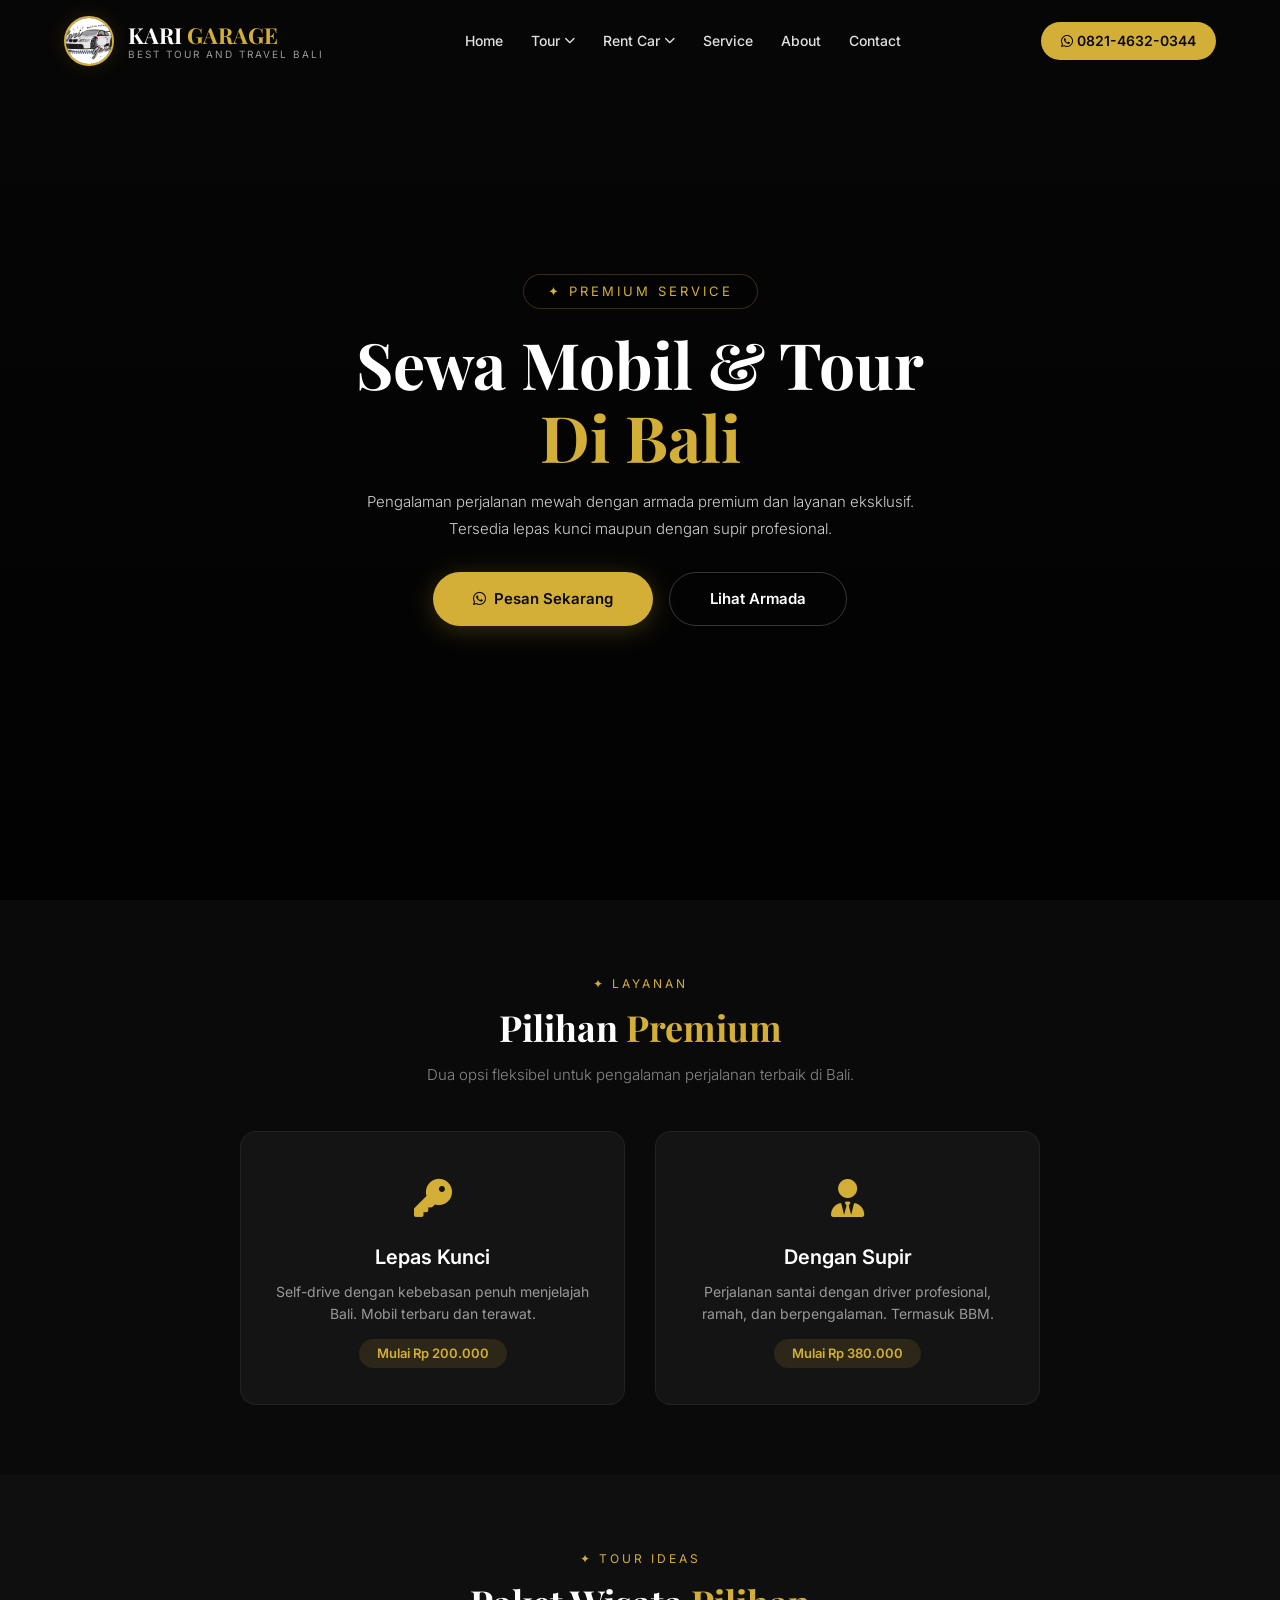
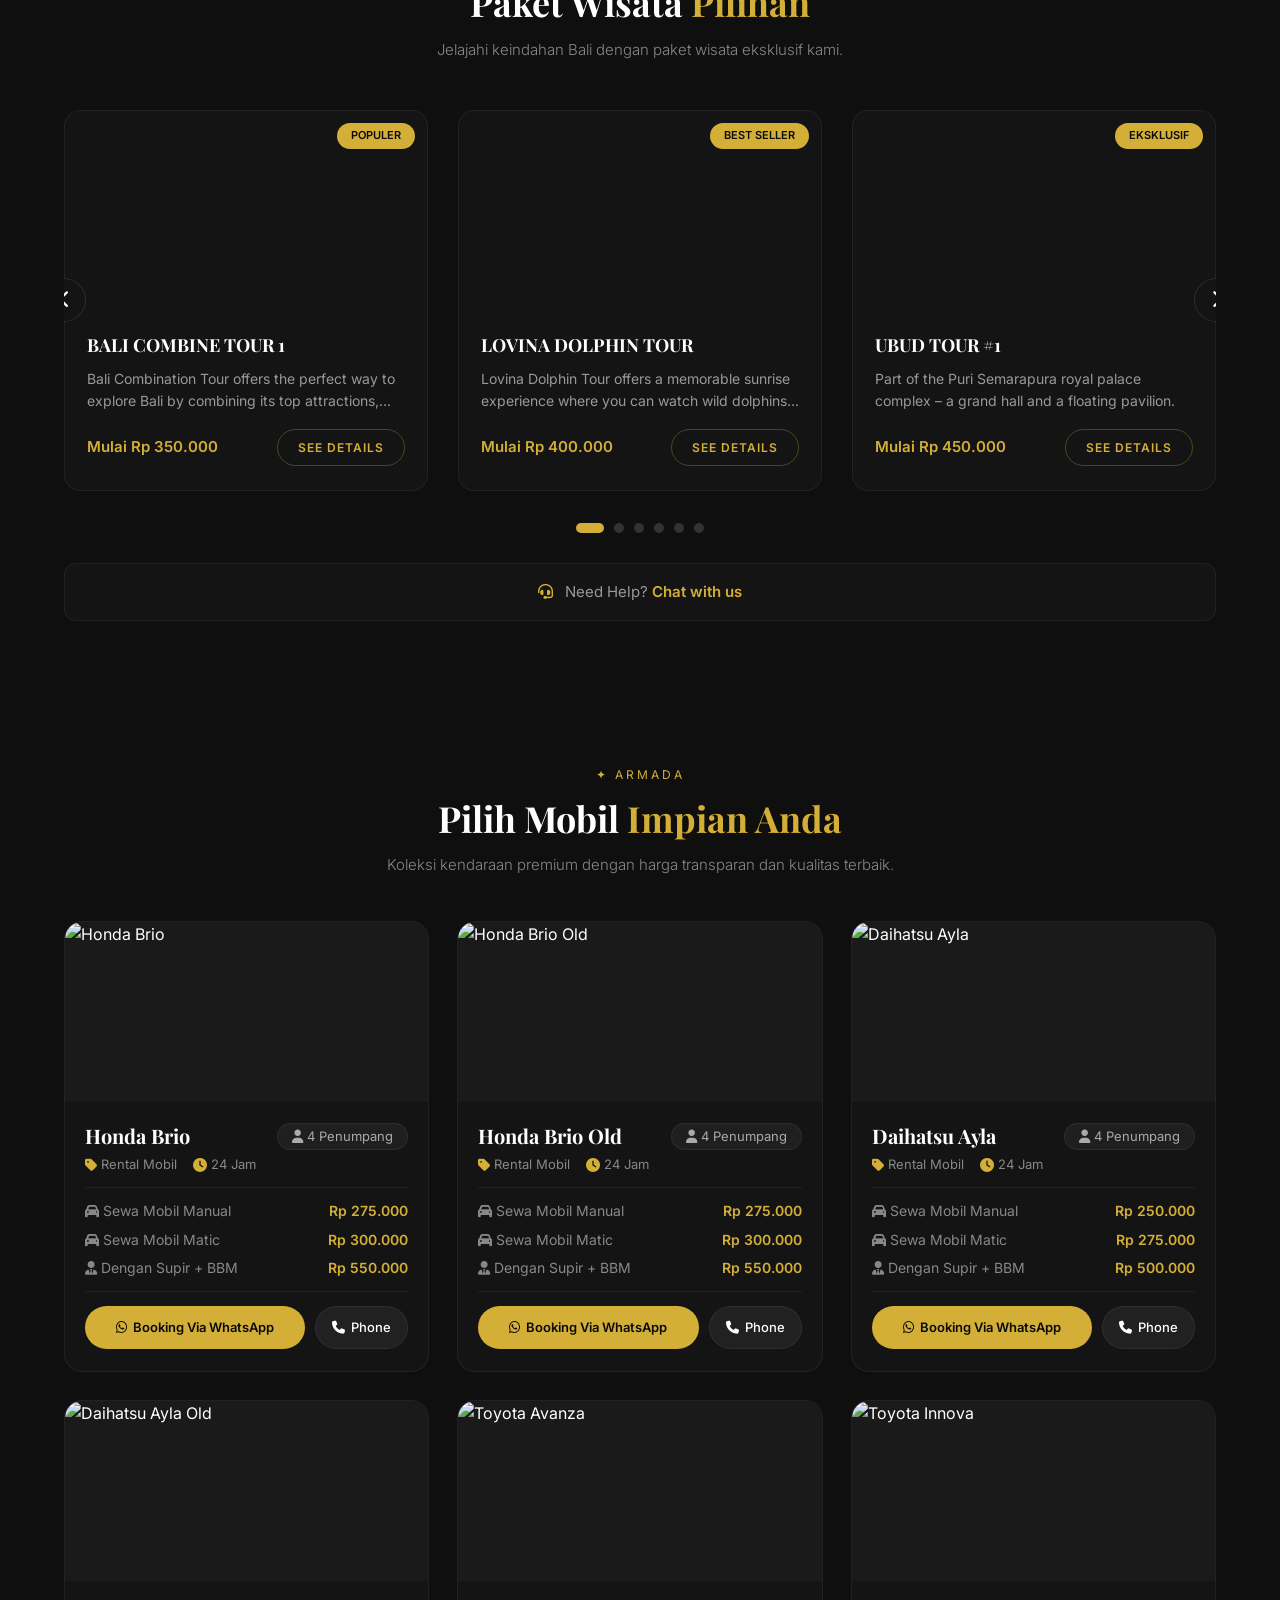
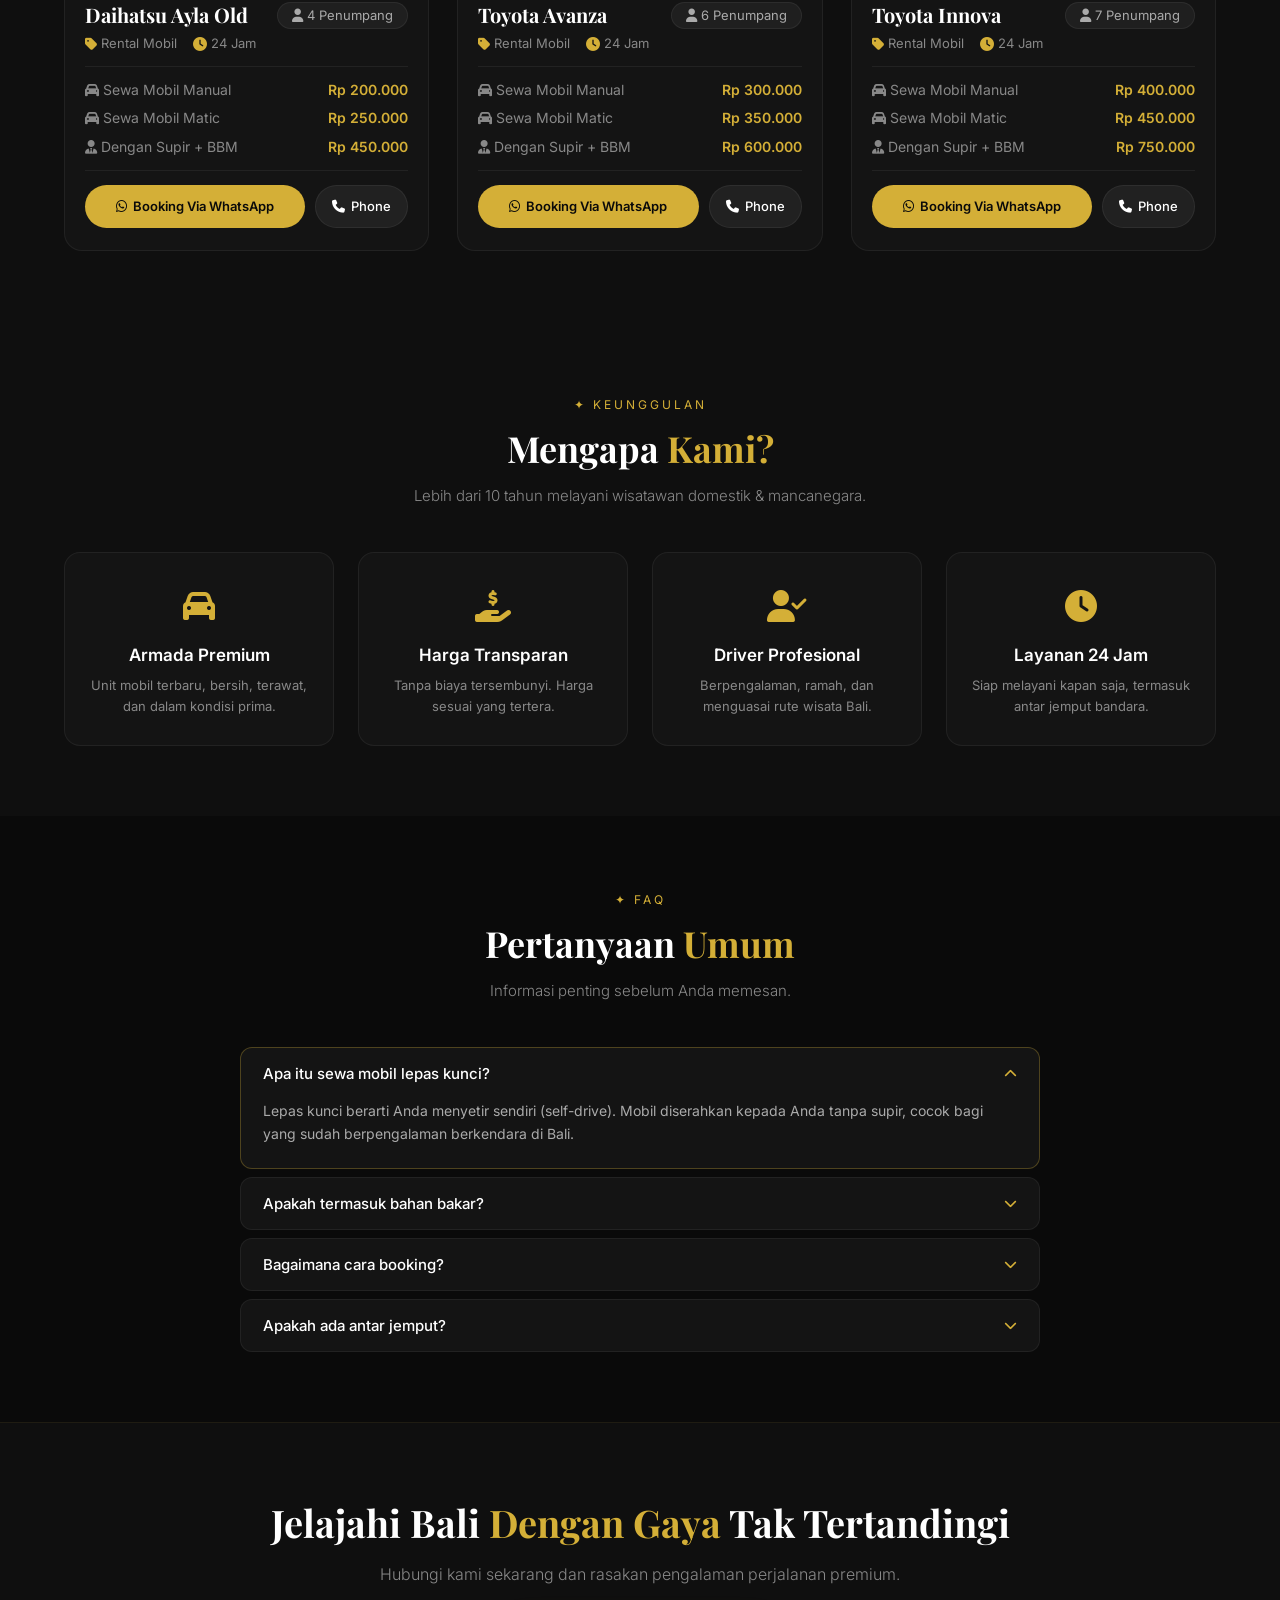
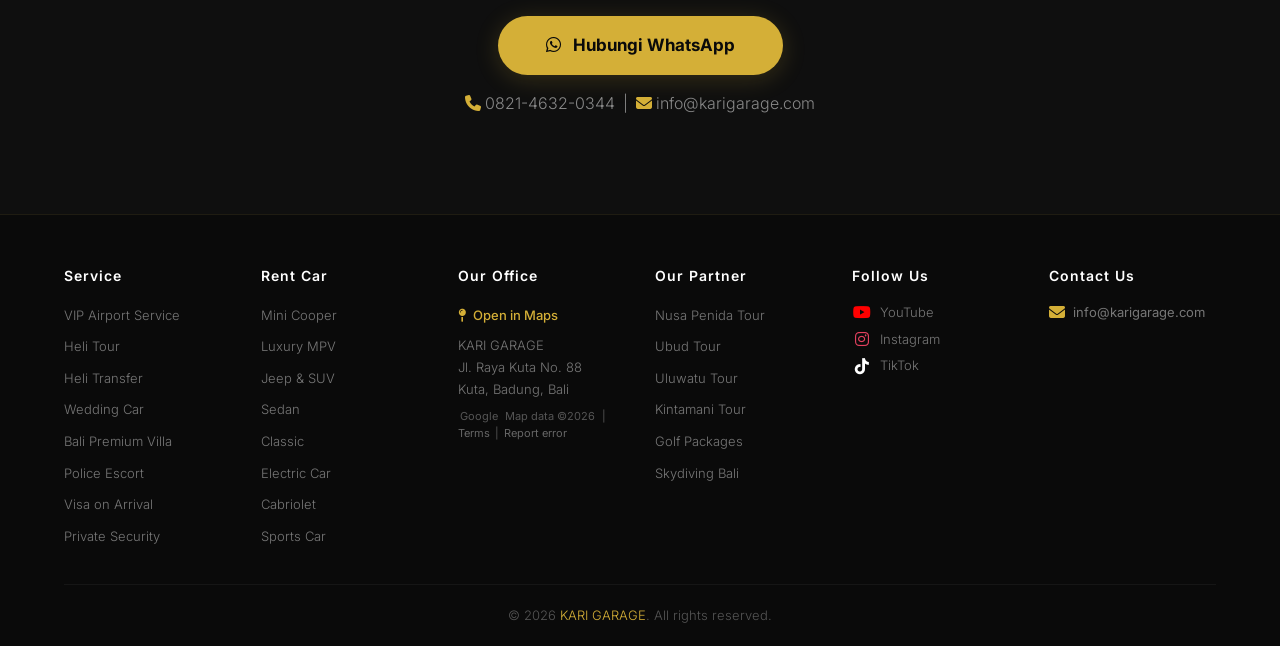
==== tour-detail.html @ 9e65bdb1 "Memperbaiki struktur file" ====
<!DOCTYPE html>
<html lang="id">

<head>
    <meta charset="UTF-8" />
    <meta name="viewport" content="width=device-width, initial-scale=1.0" />
    <title>Tour Detail - KARI GARAGE</title>

    <!-- Google Fonts -->
    <link href="https://fonts.googleapis.com/css2?family=Playfair+Display:wght@400;600;700&family=Inter:wght@300;400;500;600;700&display=swap" rel="stylesheet" />

    <!-- Font Awesome -->
    <link rel="stylesheet" href="https://cdnjs.cloudflare.com/ajax/libs/font-awesome/6.5.0/css/all.min.css" />

    <!-- CSS -->
    <link rel="stylesheet" href="css/style.css" />
</head>

<body>

    <!-- ===== NAVBAR ===== -->
    <header class="header" id="header">
        <div class="container">
            <div class="logo">
                <div class="logo-wrapper">
                    <div class="logo-circle">
                        <img src="image/logo.jpeg" alt="KARI GARAGE" class="logo-img" />
                    </div>
                    <div class="logo-text">
                        KARI <span>GARAGE</span>
                        <small>Best Tour And Travel Bali</small>
                    </div>
                </div>
            </div>
            <div class="header-right">
                <a href="#" class="btn-wa-header">
                    <i class="fab fa-whatsapp"></i> 0821-4632-0344
                </a>
                <button class="menu-toggle" id="menuToggle">
                    <i class="fas fa-bars"></i>
                </button>
            </div>
        </div>
    </header>

    <!-- ===== TOUR DETAIL HERO ===== -->
    <section class="tour-detail-hero">
        <!-- ID tourDetailBg ditambahkan di sini -->
        <div class="tour-detail-hero-bg" id="tourDetailBg" style="background-image: url('https://images.unsplash.com/photo-1580127428408-3ed6be5b1d7d?w=1200&h=600&fit=crop');">
            <div class="tour-detail-overlay"></div>
            <div class="container tour-detail-hero-content">
                <div class="breadcrumb">
                    <a href="index.html">Home</a>
                    <span>/</span>
                    <a href="index.html#tour">Tour</a>
                    <span>/</span>
                    <span class="current" id="tourBreadcrumb">Memuat Tour...</span>
                </div>
                <!-- ID tourTitle ditambahkan di sini -->
                <h1 id="tourTitle">Memuat <span>Tour...</span></h1>

                <!-- ID tourHeroDesc ditambahkan di sini -->
                <p class="hero-desc" id="tourHeroDesc">
                    Silakan tunggu, sedang memuat detail perjalanan Anda...
                </p>
                <div class="tour-meta">
                    <span><i class="fas fa-clock"></i> 10 Jam</span>
                    <span><i class="fas fa-user"></i> Minimal 2 Orang</span>
                    <!-- ID tourPriceMeta ditambahkan di sini -->
                    <span class="price-highlight" id="tourPriceMeta"><i class="fas fa-tag"></i> Mulai Rp -</span>
                </div>
            </div>
        </div>
    </section>

    <!-- ===== TOUR OVERVIEW ===== -->
    <section class="tour-overview">
        <div class="container">
            <div class="tour-overview-grid">
                <div class="tour-overview-text">
                    <h2>Tour <span>Overview</span></h2>
                    <p>
                        Paket wisata ini dirancang khusus untuk memberikan pengalaman liburan terbaik di Bali. Menjelajahi keindahan alam, budaya, dan tradisi lokal dengan kenyamanan maksimal.
                    </p>
                    <p>
                        Dengan pemandu profesional dan kendaraan premium, perjalanan Anda akan terasa nyaman, aman, dan berkesan.
                    </p>
                    <div class="tour-highlights">
                        <div class="highlight-item">
                            <i class="fas fa-check-circle"></i>
                            <span>Free antar jemput hotel</span>
                        </div>
                        <div class="highlight-item">
                            <i class="fas fa-check-circle"></i>
                            <span>Private tour (tidak digabung)</span>
                        </div>
                        <div class="highlight-item">
                            <i class="fas fa-check-circle"></i>
                            <span>Driver profesional berlisensi</span>
                        </div>
                        <div class="highlight-item">
                            <i class="fas fa-check-circle"></i>
                            <span>Kendaraan premium ber-AC</span>
                        </div>
                    </div>
                </div>
                <div class="tour-overview-sidebar">
                    <div class="tour-price-box">
                        <h4>Harga Mulai</h4>
                        <!-- ID tourSidebarPrice ditambahkan di sini -->
                        <div class="price" id="tourSidebarPrice">Rp -</div>
                        <p class="price-note">/ orang (minimal 2 orang)</p>

                        <!-- ID tourSidebarWaBtn ditambahkan di sini -->
                        <a href="#" id="tourSidebarWaBtn" target="_blank" class="btn-primary btn-block"><i class="fab fa-whatsapp"></i> Booking Sekarang</a>
                        <a href="tel:082146320344" class="btn-secondary btn-block">Hubungi Kami</a>
                    </div>
                </div>
            </div>
        </div>
    </section>

<!-- ===== DESTINASI ===== -->
    <section class="tour-destinations">
        <div class="container">
            <div class="section-header">
                <span class="section-tag">✦ Destinasi</span>
                <h2 class="section-title">Tempat yang Akan <span>Dikunjungi</span></h2>
                <p class="section-sub">Setiap destinasi dipilih untuk memberikan pengalaman terbaik.</p>
            </div>

            <!-- Di sinilah JavaScript akan "menyuntikkan" daftar tempat wisata -->
            <div id="tourDestinations"></div>

        </div>
    </section>

    <!-- ===== ITINERARY ===== -->
    <section class="tour-itinerary">
        <div class="container">
            <div class="section-header">
                <span class="section-tag">✦ Itinerary</span>
                <h2 class="section-title">Rencana <span>Perjalanan</span></h2>
                <p class="section-sub">Jadwal perjalanan yang dirancang untuk pengalaman maksimal.</p>
            </div>

            <!-- Di sinilah JavaScript akan "menyuntikkan" jadwal jam per jam -->
            <div class="itinerary-timeline" id="tourItinerary"></div>

        </div>
    </section>

    <!-- ===== BOOK NOW ===== -->
    <section class="tour-booking">
        <div class="container">
            <div class="booking-wrapper">
                <div class="booking-info">
                    <h2>Book <span>Now</span></h2>
                    <p>Isi form di bawah atau klik nomor ini untuk respon cepat via WhatsApp:</p>
                    <!-- ID tourWaBtn ditambahkan di sini -->
                    <a href="#" id="tourWaBtn" target="_blank" class="booking-wa"><i class="fab fa-whatsapp"></i> +62 821-4632-0344</a>
                    <div class="booking-note">
                        <p><i class="fas fa-info-circle"></i> Kami akan merespon dalam waktu 15 menit</p>
                    </div>
                </div>
                <!-- Form Booking akan kita fungsikan di Tahap 2 -->
                <div class="booking-form">
                    <form id="bookingForm">
                        <div class="form-group">
                            <label>Nama Lengkap</label>
                            <input type="text" id="bookName" placeholder="Masukkan nama Anda" required />
                        </div>
                        <div class="form-group">
                            <label>Tanggal Tour</label>
                            <input type="date" id="bookDate" required />
                        </div>
                        <div class="form-group">
                            <label>Jumlah Peserta</label>
                            <input type="number" id="bookPax" placeholder="Jumlah orang" min="1" required />
                        </div>
                        <button type="submit" class="btn-primary btn-block">
                            <i class="fab fa-whatsapp"></i> Kirim Pesanan via WhatsApp
                        </button>
                    </form>
                </div>
            </div>
        </div>
    </section>

    <!-- ===== FOOTER ===== -->
    <footer class="footer-new">
        <div class="container">
            <div class="footer-bottom">
                <p>&copy; 2026 <span>KARI GARAGE</span>. All rights reserved.</p>
            </div>
        </div>
    </footer>

    <script src="js/script.js"></script>
</body>

</html>
---- css/style.css ----
/* ============================================================ */


/* ===== RESET & GLOBAL ===== */


/* ============================================================ */

* {
    margin: 0;
    padding: 0;
    box-sizing: border-box;
}

body {
    font-family: 'Inter', sans-serif;
    background-color: #0a0a0a;
    color: #ffffff;
    line-height: 1.6;
}

a {
    text-decoration: none;
}

.container {
    max-width: 1200px;
    margin: 0 auto;
    padding: 0 24px;
}


/* ============================================================ */


/* ===== SCROLLBAR ===== */


/* ============================================================ */

::-webkit-scrollbar {
    width: 8px;
}

::-webkit-scrollbar-track {
    background: #1a1a1a;
}

::-webkit-scrollbar-thumb {
    background: #d4af37;
    border-radius: 4px;
}

::-webkit-scrollbar-thumb:hover {
    background: #c5a030;
}


/* ============================================================ */


/* ===== HEADER / NAVBAR ===== */


/* ============================================================ */

.header {
    position: fixed;
    top: 0;
    left: 0;
    right: 0;
    z-index: 1000;
    padding: 16px 0;
    transition: background 0.4s ease, padding 0.4s ease;
    background: transparent;
}

.header.scrolled {
    background: rgba(10, 10, 10, 0.85);
    backdrop-filter: blur(12px);
    padding: 10px 0;
    border-bottom: 1px solid rgba(212, 175, 55, 0.1);
}

.header .container {
    display: flex;
    justify-content: space-between;
    align-items: center;
}

.logo-wrapper {
    display: flex;
    align-items: center;
    gap: 14px;
}

.logo-circle {
    width: 50px;
    height: 50px;
    border-radius: 50%;
    overflow: hidden;
    border: 2px solid #d4af37;
    flex-shrink: 0;
    background: #1a1a1a;
    display: flex;
    align-items: center;
    justify-content: center;
    box-shadow: 0 0 20px rgba(212, 175, 55, 0.15);
}

.logo-circle .logo-img {
    width: 100%;
    height: 100%;
    object-fit: cover;
    display: block;
}

.logo-text {
    font-family: 'Playfair Display', serif;
    font-size: 22px;
    font-weight: 700;
    color: #ffffff;
    line-height: 1.2;
}

.logo-text span {
    color: #d4af37;
}

.logo-text small {
    display: block;
    font-family: 'Inter', sans-serif;
    font-size: 10px;
    font-weight: 400;
    letter-spacing: 2px;
    color: #999;
    text-transform: uppercase;
}

.header-right {
    display: flex;
    align-items: center;
    gap: 16px;
}

.btn-wa-header {
    background: #d4af37;
    color: #0a0a0a;
    padding: 8px 20px;
    border-radius: 30px;
    font-size: 14px;
    font-weight: 600;
    transition: all 0.3s;
}

.btn-wa-header:hover {
    background: #c5a030;
    transform: translateY(-1px);
    box-shadow: 0 4px 20px rgba(212, 175, 55, 0.3);
}

.menu-toggle {
    display: none;
    background: none;
    border: none;
    font-size: 24px;
    color: #ffffff;
    cursor: pointer;
}


/* ============================================================ */


/* ===== HERO FULL SCREEN (HALAMAN UTAMA) ===== */


/* ============================================================ */

.hero {
    position: relative;
    width: 100%;
    height: 100vh;
    height: 100dvh;
    min-height: 600px;
    display: flex;
    align-items: center;
    justify-content: center;
    overflow: hidden;
}

.hero-video {
    position: absolute;
    inset: 0;
    z-index: 0;
    overflow: hidden;
    width: 100%;
    height: 100%;
}

.hero-video iframe {
    position: absolute;
    top: 50%;
    left: 50%;
    width: 177.78vh;
    height: 100vw;
    min-width: 100%;
    min-height: 100%;
    transform: translate(-50%, -50%);
    pointer-events: none;
    border: 0;
    max-width: none !important;
}

.hero-overlay {
    position: absolute;
    inset: 0;
    z-index: 1;
    background: linear-gradient( 180deg, rgba(0, 0, 0, 0.30) 0%, rgba(0, 0, 0, 0.55) 50%, rgba(0, 0, 0, 0.75) 100%);
}

.hero-content {
    position: relative;
    z-index: 2;
    width: 100%;
    max-width: 900px;
    padding: 0 20px;
    color: #ffffff;
    text-align: center;
    display: flex;
    flex-direction: column;
    align-items: center;
    justify-content: center;
}

.hero-badge {
    display: inline-block;
    color: #d4af37;
    font-size: 13px;
    font-weight: 400;
    letter-spacing: 3px;
    text-transform: uppercase;
    margin-bottom: 18px;
    border: 1px solid rgba(212, 175, 55, 0.25);
    padding: 6px 24px;
    border-radius: 50px;
    background: rgba(0, 0, 0, 0.25);
    backdrop-filter: blur(4px);
}

.hero-content h1 {
    font-family: 'Playfair Display', serif;
    font-size: clamp(36px, 5.5vw, 64px);
    font-weight: 700;
    color: #ffffff;
    line-height: 1.15;
    margin-bottom: 14px;
}

.hero-content h1 span {
    color: #d4af37;
}

.hero-content p {
    font-size: clamp(15px, 1.1vw, 19px);
    color: #d0d0d0;
    max-width: 700px;
    margin: 0 auto 30px;
    line-height: 1.8;
    font-weight: 300;
}

.hero-buttons {
    display: flex;
    gap: 16px;
    flex-wrap: wrap;
    justify-content: center;
}

.hero-buttons .btn-primary {
    background: #d4af37;
    color: #0a0a0a;
    padding: 14px 40px;
    border-radius: 50px;
    font-weight: 600;
    font-size: 15px;
    transition: all 0.3s;
    box-shadow: 0 4px 24px rgba(212, 175, 55, 0.25);
    display: inline-flex;
    align-items: center;
    gap: 8px;
}

.hero-buttons .btn-primary:hover {
    background: #c5a030;
    transform: translateY(-2px);
    box-shadow: 0 8px 36px rgba(212, 175, 55, 0.35);
}

.hero-buttons .btn-secondary {
    background: transparent;
    color: #ffffff;
    padding: 14px 40px;
    border-radius: 50px;
    font-weight: 600;
    font-size: 15px;
    border: 1px solid rgba(255, 255, 255, 0.2);
    transition: all 0.3s;
    display: inline-flex;
    align-items: center;
    gap: 8px;
}

.hero-buttons .btn-secondary:hover {
    border-color: #d4af37;
    color: #d4af37;
    background: rgba(212, 175, 55, 0.05);
}


/* ============================================================ */


/* ===== SECTION ===== */


/* ============================================================ */

section {
    padding: 70px 0;
    background: #0a0a0a;
}

.section-header {
    text-align: center;
    margin-bottom: 44px;
}

.section-tag {
    display: inline-block;
    color: #d4af37;
    font-size: 12px;
    font-weight: 400;
    letter-spacing: 3px;
    text-transform: uppercase;
    margin-bottom: 6px;
}

.section-title {
    font-family: 'Playfair Display', serif;
    font-size: 36px;
    font-weight: 700;
    color: #ffffff;
    margin-bottom: 6px;
}

.section-title span {
    color: #d4af37;
}

.section-sub {
    color: #888;
    font-size: 15px;
    font-weight: 300;
    max-width: 550px;
    margin: 0 auto;
}


/* ============================================================ */


/* ===== SERVICE GRID ===== */


/* ============================================================ */

.service-grid {
    display: grid;
    grid-template-columns: repeat(auto-fit, minmax(280px, 1fr));
    gap: 30px;
    max-width: 800px;
    margin: 0 auto;
}

.service-card {
    background: #141414;
    border-radius: 16px;
    padding: 36px 28px;
    text-align: center;
    border: 1px solid rgba(255, 255, 255, 0.06);
    transition: all 0.3s;
}

.service-card:hover {
    border-color: rgba(212, 175, 55, 0.3);
    transform: translateY(-4px);
    box-shadow: 0 12px 40px rgba(0, 0, 0, 0.4);
}

.service-card .icon {
    font-size: 38px;
    color: #d4af37;
    margin-bottom: 12px;
}

.service-card h3 {
    font-size: 20px;
    font-weight: 600;
    color: #ffffff;
    margin-bottom: 8px;
}

.service-card p {
    font-size: 14px;
    color: #999;
    margin-bottom: 14px;
}

.service-tag {
    display: inline-block;
    background: rgba(212, 175, 55, 0.12);
    color: #d4af37;
    font-size: 13px;
    font-weight: 600;
    padding: 4px 18px;
    border-radius: 50px;
}


/* ============================================================ */


/* ===== TOUR SLIDER ===== */


/* ============================================================ */

.tour-ideas {
    padding: 70px 0;
    background: #0f0f0f;
}

.tour-slider-wrapper {
    position: relative;
    overflow: hidden;
    border-radius: 16px;
}

.tour-slider-container {
    display: flex;
    transition: transform 0.6s cubic-bezier(0.25, 0.46, 0.45, 0.94);
    will-change: transform;
}

.tour-slide {
    flex: 0 0 100%;
    display: grid;
    grid-template-columns: repeat(3, 1fr);
    gap: 30px;
    padding: 4px 0;
}

.tour-slide .tour-card {
    background: #141414;
    border-radius: 16px;
    overflow: hidden;
    border: 1px solid rgba(255, 255, 255, 0.06);
    transition: all 0.4s;
}

.tour-slide .tour-card:hover {
    transform: translateY(-8px);
    border-color: rgba(212, 175, 55, 0.3);
    box-shadow: 0 16px 48px rgba(0, 0, 0, 0.5);
}

.tour-slide .tour-image {
    height: 200px;
    background-size: cover;
    background-position: center;
    position: relative;
}

.tour-slide .tour-badge {
    position: absolute;
    top: 12px;
    right: 12px;
    background: #d4af37;
    color: #0a0a0a;
    padding: 4px 14px;
    border-radius: 20px;
    font-size: 11px;
    font-weight: 600;
    text-transform: uppercase;
}

.tour-slide .tour-info {
    padding: 20px 22px 24px;
}

.tour-slide .tour-info h3 {
    font-family: 'Playfair Display', serif;
    font-size: 18px;
    font-weight: 700;
    color: #ffffff;
    margin-bottom: 8px;
}

.tour-slide .tour-info p {
    font-size: 14px;
    color: #999;
    line-height: 1.6;
    margin-bottom: 16px;
    display: -webkit-box;
    -webkit-line-clamp: 2;
    -webkit-box-orient: vertical;
    overflow: hidden;
}

.tour-slide .tour-footer {
    display: flex;
    justify-content: space-between;
    align-items: center;
    flex-wrap: wrap;
    gap: 10px;
}

.tour-slide .tour-price {
    color: #d4af37;
    font-weight: 600;
    font-size: 15px;
}

.tour-slide .btn-tour {
    background: transparent;
    color: #d4af37;
    padding: 8px 20px;
    border-radius: 30px;
    font-size: 12px;
    font-weight: 600;
    border: 1px solid rgba(212, 175, 55, 0.3);
    transition: all 0.3s;
    text-transform: uppercase;
    letter-spacing: 1px;
}

.tour-slide .btn-tour:hover {
    background: #d4af37;
    color: #0a0a0a;
}


/* Tombol navigasi */

.slider-btn {
    position: absolute;
    top: 50%;
    transform: translateY(-50%);
    z-index: 10;
    width: 44px;
    height: 44px;
    border-radius: 50%;
    background: rgba(20, 20, 20, 0.85);
    backdrop-filter: blur(8px);
    border: 1px solid rgba(255, 255, 255, 0.1);
    color: #ffffff;
    font-size: 18px;
    cursor: pointer;
    transition: all 0.3s ease;
    display: flex;
    align-items: center;
    justify-content: center;
}

.slider-btn:hover {
    background: #d4af37;
    color: #0a0a0a;
    border-color: #d4af37;
}

.slider-btn.prev-btn {
    left: -22px;
}

.slider-btn.next-btn {
    right: -22px;
}


/* Dots indikator */

.slider-dots {
    display: flex;
    justify-content: center;
    gap: 10px;
    margin-top: 28px;
}

.slider-dots .dot {
    width: 10px;
    height: 10px;
    border-radius: 50%;
    background: rgba(255, 255, 255, 0.15);
    border: none;
    cursor: pointer;
    transition: all 0.3s ease;
    padding: 0;
}

.slider-dots .dot.active {
    background: #d4af37;
    width: 28px;
    border-radius: 5px;
}

.tour-help {
    text-align: center;
    margin-top: 30px;
    padding: 16px;
    background: #141414;
    border-radius: 12px;
    border: 1px solid rgba(255, 255, 255, 0.06);
}

.tour-help p {
    color: #999;
    font-size: 15px;
}

.tour-help i {
    color: #d4af37;
    margin-right: 8px;
}

.tour-help a {
    color: #d4af37;
    font-weight: 600;
    transition: color 0.3s;
}

.tour-help a:hover {
    color: #c5a030;
}


/* ============================================================ */


/* ===== CARD MOBIL ===== */


/* ============================================================ */

.cars-section {
    background: #0f0f0f;
}

.cars-grid {
    display: grid;
    grid-template-columns: repeat(auto-fit, minmax(300px, 1fr));
    gap: 28px;
}

.car-card {
    background: #141414;
    border-radius: 18px;
    overflow: hidden;
    border: 1px solid rgba(255, 255, 255, 0.06);
    transition: all 0.4s;
}

.car-card:hover {
    transform: translateY(-8px);
    border-color: rgba(212, 175, 55, 0.3);
    box-shadow: 0 16px 48px rgba(0, 0, 0, 0.5);
}

.car-image {
    width: 100%;
    height: 180px;
    object-fit: cover;
    background: #1a1a1a;
    display: block;
}

.car-info {
    padding: 18px 20px 22px;
}

.car-header {
    display: flex;
    justify-content: space-between;
    align-items: center;
    margin-bottom: 2px;
}

.car-name {
    font-family: 'Playfair Display', serif;
    font-size: 20px;
    font-weight: 700;
    color: #ffffff;
}

.car-passenger {
    font-size: 13px;
    color: #aaa;
    font-weight: 400;
    background: rgba(255, 255, 255, 0.05);
    padding: 2px 14px;
    border-radius: 20px;
    border: 1px solid rgba(255, 255, 255, 0.06);
}

.car-details {
    display: flex;
    gap: 16px;
    margin-bottom: 12px;
    font-size: 13px;
    color: #888;
}

.car-details span {
    display: flex;
    align-items: center;
    gap: 4px;
}

.car-details i {
    color: #d4af37;
    font-size: 14px;
}

.price-row {
    display: flex;
    flex-direction: column;
    gap: 6px;
    margin-bottom: 14px;
    padding: 12px 0;
    border-top: 1px solid rgba(255, 255, 255, 0.06);
    border-bottom: 1px solid rgba(255, 255, 255, 0.06);
}

.price-item {
    display: flex;
    justify-content: space-between;
    align-items: center;
    font-size: 14px;
}

.price-label {
    color: #888;
    font-weight: 400;
}

.price-value {
    font-weight: 600;
    color: #d4af37;
}

.car-actions {
    display: flex;
    gap: 10px;
    margin-top: 4px;
}

.btn-wa {
    flex: 1;
    background: #d4af37;
    color: #0a0a0a;
    padding: 10px 12px;
    border-radius: 30px;
    font-size: 13px;
    font-weight: 600;
    text-align: center;
    transition: all 0.3s;
    display: flex;
    align-items: center;
    justify-content: center;
    gap: 6px;
}

.btn-wa:hover {
    background: #c5a030;
    transform: scale(1.02);
}

.btn-phone {
    background: rgba(255, 255, 255, 0.06);
    color: #ffffff;
    padding: 10px 16px;
    border-radius: 30px;
    font-size: 13px;
    font-weight: 500;
    text-align: center;
    transition: all 0.3s;
    display: flex;
    align-items: center;
    justify-content: center;
    gap: 6px;
    min-width: 70px;
    border: 1px solid rgba(255, 255, 255, 0.06);
}

.btn-phone:hover {
    background: rgba(255, 255, 255, 0.1);
    border-color: rgba(212, 175, 55, 0.2);
}


/* ============================================================ */


/* ===== ADVANTAGES / WHY CHOOSE US ===== */


/* ============================================================ */

.advantages-section {
    background: #0f0f0f;
}

.why-grid {
    display: grid;
    grid-template-columns: repeat(auto-fit, minmax(220px, 1fr));
    gap: 24px;
}

.why-card {
    background: #141414;
    padding: 28px 20px;
    border-radius: 16px;
    text-align: center;
    border: 1px solid rgba(255, 255, 255, 0.06);
    transition: all 0.3s;
}

.why-card:hover {
    border-color: rgba(212, 175, 55, 0.2);
    transform: translateY(-4px);
}

.why-card .icon {
    font-size: 32px;
    color: #d4af37;
    margin-bottom: 10px;
}

.why-card h3 {
    font-size: 17px;
    font-weight: 600;
    color: #ffffff;
    margin-bottom: 6px;
}

.why-card p {
    font-size: 13px;
    color: #888;
}


/* ============================================================ */


/* ===== FAQ ===== */


/* ============================================================ */

.faq-section {
    background: #0a0a0a;
}

.faq-list {
    max-width: 800px;
    margin: 0 auto;
    display: flex;
    flex-direction: column;
    gap: 8px;
}

.faq-item {
    background: #141414;
    border-radius: 12px;
    border: 1px solid rgba(255, 255, 255, 0.06);
    overflow: hidden;
    transition: border-color 0.3s;
}

.faq-item.active {
    border-color: rgba(212, 175, 55, 0.3);
}

.faq-question {
    width: 100%;
    background: none;
    border: none;
    padding: 16px 22px;
    font-size: 15px;
    font-weight: 500;
    text-align: left;
    cursor: pointer;
    display: flex;
    justify-content: space-between;
    align-items: center;
    font-family: 'Inter', sans-serif;
    color: #ffffff;
    transition: background 0.2s;
}

.faq-question:hover {
    background: rgba(255, 255, 255, 0.03);
}

.faq-question i {
    color: #d4af37;
    transition: transform 0.3s;
    font-size: 13px;
}

.faq-item.active .faq-question i {
    transform: rotate(180deg);
}

.faq-answer {
    max-height: 0;
    overflow: hidden;
    transition: max-height 0.4s ease, padding 0.3s ease;
    padding: 0 22px;
    color: #aaa;
    font-size: 14px;
    line-height: 1.7;
}

.faq-item.active .faq-answer {
    max-height: 400px;
    padding: 0 22px 22px;
}


/* ============================================================ */


/* ===== CTA ===== */


/* ============================================================ */

.cta-section {
    background: #0f0f0f;
    text-align: center;
    padding: 70px 0;
    border-top: 1px solid rgba(212, 175, 55, 0.08);
    border-bottom: 1px solid rgba(212, 175, 55, 0.08);
}

.cta-section h2 {
    font-family: 'Playfair Display', serif;
    font-size: 38px;
    font-weight: 700;
    color: #ffffff;
    margin-bottom: 8px;
}

.cta-section h2 span {
    color: #d4af37;
}

.cta-section p {
    color: #888;
    font-size: 16px;
    font-weight: 300;
    margin-bottom: 28px;
}

.cta-btn {
    display: inline-block;
    background: #d4af37;
    color: #0a0a0a;
    padding: 16px 48px;
    border-radius: 50px;
    font-weight: 700;
    font-size: 17px;
    transition: all 0.3s;
    box-shadow: 0 4px 24px rgba(212, 175, 55, 0.2);
}

.cta-btn:hover {
    background: #c5a030;
    transform: translateY(-2px);
    box-shadow: 0 8px 36px rgba(212, 175, 55, 0.3);
}

.cta-btn i {
    margin-right: 8px;
}

.cta-contact {
    margin-top: 16px;
    font-size: 14px;
    color: #666;
}

.cta-contact i {
    color: #d4af37;
}


/* ============================================================ */


/* ===== TOUR DETAIL HERO ===== */


/* ============================================================ */

.tour-detail-hero {
    position: relative;
    min-height: 100vh;
    min-height: 100dvh;
    display: flex;
    align-items: center;
    justify-content: center;
    overflow: hidden;
    padding: 0;
}

.tour-detail-hero-bg {
    position: absolute;
    inset: 0;
    background-size: cover;
    background-position: center;
    z-index: 0;
}

.tour-detail-overlay {
    position: absolute;
    inset: 0;
    background: linear-gradient( 135deg, rgba(0, 0, 0, 0.80) 0%, rgba(0, 0, 0, 0.50) 50%, rgba(0, 0, 0, 0.30) 100%);
    z-index: 1;
}

.tour-detail-hero-content {
    position: relative;
    z-index: 2;
    color: #ffffff;
    padding: 120px 20px 60px;
    width: 100%;
    max-width: 1200px;
    margin: 0 auto;
}

.breadcrumb {
    font-size: 14px;
    color: rgba(255, 255, 255, 0.6);
    margin-bottom: 20px;
    letter-spacing: 0.5px;
}

.breadcrumb a {
    color: #d4af37;
    text-decoration: none;
    transition: color 0.3s;
}

.breadcrumb a:hover {
    color: #f5d060;
    text-decoration: underline;
}

.breadcrumb .current {
    color: #ffffff;
}

.breadcrumb span {
    margin: 0 8px;
    color: rgba(255, 255, 255, 0.3);
}

.tour-detail-hero-content h1 {
    font-family: 'Playfair Display', serif;
    font-size: clamp(36px, 5vw, 56px);
    font-weight: 700;
    color: #ffffff;
    margin-bottom: 12px;
    line-height: 1.15;
}

.tour-detail-hero-content h1 span {
    color: #d4af37;
}

.tour-detail-hero-content .hero-desc {
    font-size: clamp(16px, 1.2vw, 19px);
    color: #d0d0d0;
    max-width: 650px;
    line-height: 1.7;
    margin-bottom: 24px;
    font-weight: 300;
}

.tour-meta {
    display: flex;
    gap: 28px;
    flex-wrap: wrap;
    align-items: center;
}

.tour-meta span {
    display: flex;
    align-items: center;
    gap: 8px;
    font-size: 15px;
    color: #cccccc;
    background: rgba(255, 255, 255, 0.06);
    padding: 8px 18px;
    border-radius: 30px;
    border: 1px solid rgba(255, 255, 255, 0.06);
}

.tour-meta i {
    color: #d4af37;
    font-size: 15px;
}

.tour-meta .price-highlight {
    background: rgba(212, 175, 55, 0.12);
    border-color: rgba(212, 175, 55, 0.2);
    color: #d4af37;
    font-weight: 600;
}

.tour-meta .price-highlight i {
    color: #d4af37;
}


/* ============================================================ */


/* ===== TOUR OVERVIEW ===== */


/* ============================================================ */

.tour-overview {
    padding: 60px 0;
    background: #0f0f0f;
}

.tour-overview-grid {
    display: grid;
    grid-template-columns: 2fr 1fr;
    gap: 40px;
}

.tour-overview-text h2 {
    font-family: 'Playfair Display', serif;
    font-size: 30px;
    font-weight: 700;
    color: #ffffff;
    margin-bottom: 16px;
}

.tour-overview-text h2 span {
    color: #d4af37;
}

.tour-overview-text p {
    color: #aaa;
    font-size: 15px;
    line-height: 1.8;
    margin-bottom: 16px;
}

.tour-highlights {
    display: grid;
    grid-template-columns: 1fr 1fr;
    gap: 8px 24px;
    margin-top: 20px;
}

.highlight-item {
    display: flex;
    align-items: center;
    gap: 10px;
    color: #ddd;
    font-size: 14px;
}

.highlight-item i {
    color: #d4af37;
    font-size: 16px;
}

.tour-price-box {
    background: #141414;
    border: 1px solid rgba(212, 175, 55, 0.15);
    border-radius: 16px;
    padding: 28px 24px;
    text-align: center;
}

.tour-price-box h4 {
    color: #888;
    font-size: 14px;
    font-weight: 400;
    text-transform: uppercase;
    letter-spacing: 1px;
    margin-bottom: 4px;
}

.tour-price-box .price {
    font-family: 'Playfair Display', serif;
    font-size: 36px;
    font-weight: 700;
    color: #d4af37;
}

.tour-price-box .price-note {
    color: #888;
    font-size: 13px;
    margin-bottom: 20px;
}

.btn-block {
    display: block;
    width: 100%;
    text-align: center;
    padding: 12px;
    margin-bottom: 10px;
}


/* ============================================================ */


/* ===== DESTINASI ===== */


/* ============================================================ */

.tour-destinations {
    padding: 60px 0;
    background: #0a0a0a;
}

.destination-item {
    display: grid;
    grid-template-columns: 1fr 1.5fr;
    gap: 30px;
    margin-bottom: 40px;
    align-items: center;
}

.destination-item.reverse {
    direction: rtl;
}

.destination-item.reverse .destination-info {
    direction: ltr;
}

.destination-image {
    border-radius: 16px;
    overflow: hidden;
}

.destination-image img {
    width: 100%;
    height: 280px;
    object-fit: cover;
    transition: transform 0.4s;
}

.destination-image img:hover {
    transform: scale(1.03);
}

.destination-info h3 {
    font-family: 'Playfair Display', serif;
    font-size: 24px;
    font-weight: 700;
    color: #ffffff;
    margin-bottom: 10px;
}

.destination-info p {
    color: #aaa;
    font-size: 14px;
    line-height: 1.8;
    margin-bottom: 12px;
}

.destination-details {
    display: flex;
    gap: 20px;
}

.destination-details span {
    font-size: 13px;
    color: #888;
}

.destination-details i {
    color: #d4af37;
    margin-right: 4px;
}


/* ============================================================ */


/* ===== ITINERARY ===== */


/* ============================================================ */

.tour-itinerary {
    padding: 60px 0;
    background: #0f0f0f;
}

.itinerary-timeline {
    max-width: 800px;
    margin: 0 auto;
    position: relative;
    padding-left: 30px;
}

.itinerary-timeline::before {
    content: '';
    position: absolute;
    left: 8px;
    top: 0;
    bottom: 0;
    width: 2px;
    background: linear-gradient(to bottom, #d4af37, rgba(212, 175, 55, 0.1));
}

.itinerary-item {
    display: flex;
    gap: 24px;
    margin-bottom: 28px;
    position: relative;
}

.itinerary-item::before {
    content: '';
    position: absolute;
    left: -26px;
    top: 6px;
    width: 12px;
    height: 12px;
    border-radius: 50%;
    background: #d4af37;
    border: 2px solid #0f0f0f;
}

.itinerary-time {
    min-width: 70px;
    font-weight: 600;
    color: #d4af37;
    font-size: 15px;
    padding-top: 2px;
}

.itinerary-content h4 {
    font-size: 17px;
    font-weight: 600;
    color: #ffffff;
    margin-bottom: 4px;
}

.itinerary-content p {
    font-size: 14px;
    color: #999;
}


/* ============================================================ */


/* ===== PRICE DETAIL ===== */


/* ============================================================ */

.tour-price-detail {
    padding: 60px 0;
    background: #0a0a0a;
}

.price-grid {
    display: grid;
    grid-template-columns: 1fr 1fr;
    gap: 30px;
    max-width: 800px;
    margin: 0 auto;
}

.price-inclusions,
.price-exclusions {
    background: #141414;
    border-radius: 16px;
    padding: 28px 24px;
    border: 1px solid rgba(255, 255, 255, 0.06);
}

.price-inclusions h3,
.price-exclusions h3 {
    font-size: 18px;
    font-weight: 600;
    color: #ffffff;
    margin-bottom: 16px;
}

.price-inclusions ul,
.price-exclusions ul {
    list-style: none;
    padding: 0;
}

.price-inclusions ul li,
.price-exclusions ul li {
    color: #aaa;
    font-size: 14px;
    padding: 6px 0;
    display: flex;
    align-items: flex-start;
    gap: 10px;
}

.price-inclusions ul li i {
    color: #d4af37;
    margin-top: 3px;
}

.price-exclusions ul li i {
    color: #ff6b6b;
    margin-top: 3px;
}


/* ============================================================ */


/* ===== BOOKING ===== */


/* ============================================================ */

.tour-booking {
    padding: 60px 0;
    background: #0f0f0f;
}

.booking-wrapper {
    display: grid;
    grid-template-columns: 1fr 1.5fr;
    gap: 40px;
    background: #141414;
    border-radius: 20px;
    padding: 40px;
    border: 1px solid rgba(255, 255, 255, 0.06);
}

.booking-info h2 {
    font-family: 'Playfair Display', serif;
    font-size: 32px;
    font-weight: 700;
    color: #ffffff;
    margin-bottom: 8px;
}

.booking-info h2 span {
    color: #d4af37;
}

.booking-info p {
    color: #aaa;
    font-size: 15px;
    margin-bottom: 16px;
}

.booking-wa {
    display: inline-block;
    background: #25D366;
    color: #fff;
    padding: 12px 28px;
    border-radius: 50px;
    font-weight: 600;
    font-size: 16px;
    transition: all 0.3s;
}

.booking-wa:hover {
    background: #1da851;
    transform: translateY(-2px);
}

.booking-note {
    margin-top: 16px;
}

.booking-note p {
    font-size: 13px;
    color: #888;
}

.booking-note i {
    color: #d4af37;
}

.booking-form .form-group {
    margin-bottom: 16px;
}

.booking-form label {
    display: block;
    font-size: 13px;
    font-weight: 500;
    color: #ddd;
    margin-bottom: 4px;
}

.booking-form input,
.booking-form textarea {
    width: 100%;
    padding: 12px 16px;
    background: #1a1a1a;
    border: 1px solid rgba(255, 255, 255, 0.08);
    border-radius: 10px;
    color: #ffffff;
    font-size: 14px;
    transition: border-color 0.3s;
    font-family: 'Inter', sans-serif;
}

.booking-form input:focus,
.booking-form textarea:focus {
    outline: none;
    border-color: #d4af37;
}

.booking-form input::placeholder,
.booking-form textarea::placeholder {
    color: #666;
}


/* ============================================================ */


/* ===== FOOTER ===== */


/* ============================================================ */

.footer-new {
    background: #0a0a0a;
    padding: 50px 0 20px;
}

.footer-grid {
    display: grid;
    grid-template-columns: repeat(6, 1fr);
    gap: 30px;
    padding-bottom: 30px;
    border-bottom: 1px solid rgba(255, 255, 255, 0.05);
}

.footer-col h4 {
    color: #ffffff;
    font-size: 14px;
    font-weight: 600;
    margin-bottom: 14px;
    letter-spacing: 1px;
}

.footer-col ul {
    list-style: none;
    padding: 0;
    margin: 0;
}

.footer-col ul li {
    margin-bottom: 6px;
}

.footer-col ul li a {
    color: #777;
    font-size: 13px;
    font-weight: 300;
    transition: color 0.3s;
    text-decoration: none;
}

.footer-col ul li a:hover {
    color: #d4af37;
}

.maps-link {
    display: inline-block;
    color: #d4af37;
    font-size: 13px;
    font-weight: 500;
    margin-bottom: 8px;
    text-decoration: none;
}

.maps-link i {
    margin-right: 4px;
}

.office-address {
    color: #777;
    font-size: 13px;
    line-height: 1.7;
    margin-bottom: 8px;
    font-weight: 300;
}

.maps-credit {
    font-size: 11px;
    color: #555;
}

.maps-credit span {
    margin: 0 2px;
}

.maps-credit a {
    color: #666;
    text-decoration: none;
}

.maps-credit a:hover {
    color: #d4af37;
}

.social-links li a {
    display: flex;
    align-items: center;
    gap: 8px;
}

.social-links li a i {
    font-size: 16px;
    width: 20px;
    text-align: center;
}

.social-links li a .fa-youtube {
    color: #ff0000;
}

.social-links li a .fa-instagram {
    color: #e4405f;
}

.social-links li a .fa-tiktok {
    color: #ffffff;
}

.contact-email {
    color: #777;
    font-size: 13px;
    display: flex;
    align-items: center;
    gap: 8px;
}

.contact-email i {
    color: #d4af37;
    font-size: 16px;
}

.contact-email a {
    color: #777;
    text-decoration: none;
    transition: color 0.3s;
}

.contact-email a:hover {
    color: #d4af37;
}

.footer-bottom {
    text-align: center;
    padding-top: 20px;
}

.footer-bottom p {
    color: #555;
    font-size: 13px;
    font-weight: 300;
}

.footer-bottom span {
    color: #d4af37;
}


/* ============================================================ */


/* ===== RESPONSIVE ===== */


/* ============================================================ */

@media (max-width: 992px) {
    .footer-grid {
        grid-template-columns: repeat(3, 1fr);
        gap: 24px;
    }
    .tour-overview-grid {
        grid-template-columns: 1fr;
    }
    .destination-item {
        grid-template-columns: 1fr;
    }
    .destination-item.reverse {
        direction: ltr;
    }
    .price-grid {
        grid-template-columns: 1fr;
    }
    .booking-wrapper {
        grid-template-columns: 1fr;
        padding: 24px;
    }
    .tour-slide {
        grid-template-columns: repeat(2, 1fr);
        gap: 20px;
    }
}

@media (max-width: 768px) {
    .header {
        padding: 12px 0;
    }
    .menu-toggle {
        display: block;
    }
    .btn-wa-header {
        display: none;
    }
    .hero-content {
        padding: 80px 20px 40px;
        text-align: center;
    }
    .hero-content h1 {
        font-size: 30px;
    }
    .hero-content p {
        font-size: 15px;
        padding: 0 10px;
    }
    .hero-buttons {
        flex-direction: column;
        align-items: center;
        width: 100%;
        max-width: 280px;
    }
    .hero-buttons .btn-primary,
    .hero-buttons .btn-secondary {
        width: 100%;
        text-align: center;
        justify-content: center;
        padding: 12px 24px;
    }
    .hero-video iframe {
        width: 200%;
        height: 200%;
    }
    .section-title {
        font-size: 28px;
    }
    .cars-grid {
        grid-template-columns: 1fr;
        max-width: 400px;
        margin: 0 auto;
    }
    .car-image {
        height: 150px;
    }
    .car-header {
        flex-direction: column;
        align-items: flex-start;
        gap: 4px;
    }
    .car-details {
        flex-wrap: wrap;
        gap: 8px;
    }
    .car-actions {
        flex-direction: column;
    }
    .btn-phone {
        min-width: auto;
    }
    .service-grid {
        grid-template-columns: 1fr;
    }
    .why-grid {
        grid-template-columns: 1fr 1fr;
    }
    .cta-section h2 {
        font-size: 28px;
    }
    .tour-detail-hero-content {
        padding: 100px 20px 40px;
    }
    .tour-detail-hero-content h1 {
        font-size: 28px;
    }
    .tour-meta {
        gap: 12px;
    }
    .tour-meta span {
        font-size: 13px;
        padding: 6px 14px;
    }
    .tour-highlights {
        grid-template-columns: 1fr;
    }
    .destination-image img {
        height: 200px;
    }
    .itinerary-timeline {
        padding-left: 20px;
    }
    .itinerary-item::before {
        left: -16px;
        width: 10px;
        height: 10px;
    }
    .itinerary-time {
        min-width: 55px;
        font-size: 13px;
    }
    /* Slider responsif */
    .slider-btn {
        width: 36px;
        height: 36px;
        font-size: 14px;
    }
    .slider-btn.prev-btn {
        left: -8px;
    }
    .slider-btn.next-btn {
        right: -8px;
    }
}

@media (max-width: 600px) {
    .footer-grid {
        grid-template-columns: 1fr 1fr;
        gap: 20px;
    }
    .footer-col h4 {
        font-size: 13px;
    }
    .footer-col ul li a {
        font-size: 12px;
    }
    .logo-circle {
        width: 40px;
        height: 40px;
    }
    .logo-text {
        font-size: 18px;
    }
    .logo-text small {
        font-size: 9px;
        letter-spacing: 1px;
    }
    .logo-wrapper {
        gap: 10px;
    }
    .tour-slide {
        grid-template-columns: 1fr;
        gap: 16px;
    }
}

@media (max-width: 480px) {
    .hero {
        min-height: 450px;
    }
    .hero-content h1 {
        font-size: 24px;
    }
    .hero-content p {
        font-size: 13px;
        line-height: 1.6;
    }
    .hero-buttons .btn-primary,
    .hero-buttons .btn-secondary {
        font-size: 13px;
        padding: 10px 20px;
    }
    .hero-badge {
        font-size: 11px;
        padding: 4px 16px;
        letter-spacing: 2px;
    }
    .tour-detail-hero-content {
        padding: 80px 16px 30px;
    }
    .tour-detail-hero-content h1 {
        font-size: 22px;
    }
    .tour-detail-hero-content .hero-desc {
        font-size: 14px;
    }
    .tour-meta {
        gap: 8px;
    }
    .tour-meta span {
        font-size: 12px;
        padding: 4px 12px;
    }
    .section-title {
        font-size: 24px;
    }
    .why-grid {
        grid-template-columns: 1fr;
    }
    .price-item {
        font-size: 13px;
    }
    .cta-section h2 {
        font-size: 26px;
    }
    .tour-price-box .price {
        font-size: 28px;
    }
}

@media (max-width: 400px) {
    .footer-grid {
        grid-template-columns: 1fr;
        text-align: center;
    }
    .maps-link {
        justify-content: center;
    }
    .contact-email {
        justify-content: center;
    }
    .social-links li a {
        justify-content: center;
    }
    .logo-circle {
        width: 34px;
        height: 34px;
        border-width: 1.5px;
    }
    .logo-text {
        font-size: 15px;
    }
    .logo-text small {
        font-size: 7px;
        letter-spacing: 1px;
    }
    .logo-wrapper {
        gap: 8px;
    }
}


/* ============================================================ */


/* ===== NAVIGATION MENU ===== */


/* ============================================================ */

.nav-menu {
    display: flex;
    align-items: center;
}

.nav-links {
    display: flex;
    gap: 28px;
    list-style: none;
    align-items: center;
}

.nav-links>li>a {
    color: #e0e0e0;
    font-size: 14px;
    font-weight: 500;
    transition: color 0.3s;
    text-decoration: none;
    padding: 8px 0;
    position: relative;
}

.nav-links>li>a:hover {
    color: #d4af37;
}

.nav-links>li>a::after {
    content: '';
    position: absolute;
    bottom: 0;
    left: 0;
    width: 0;
    height: 2px;
    background: #d4af37;
    transition: width 0.3s;
}

.nav-links>li>a:hover::after {
    width: 100%;
}


/* ===== DROPDOWN ===== */

.dropdown {
    position: relative;
}

.dropdown-toggle {
    display: flex;
    align-items: center;
    gap: 4px;
    cursor: pointer;
}

.dropdown-toggle i {
    font-size: 11px;
    transition: transform 0.3s;
}

.dropdown:hover .dropdown-toggle i {
    transform: rotate(180deg);
}

.dropdown-menu {
    position: absolute;
    top: 100%;
    left: 0;
    min-width: 200px;
    background: #141414;
    border: 1px solid rgba(255, 255, 255, 0.06);
    border-radius: 12px;
    padding: 8px 0;
    list-style: none;
    opacity: 0;
    visibility: hidden;
    transform: translateY(-8px);
    transition: all 0.3s ease;
    z-index: 1000;
    box-shadow: 0 16px 48px rgba(0, 0, 0, 0.6);
}

.dropdown:hover .dropdown-menu {
    opacity: 1;
    visibility: visible;
    transform: translateY(0);
}

.dropdown-menu li a {
    display: block;
    padding: 10px 20px;
    color: #ccc;
    font-size: 13px;
    font-weight: 400;
    transition: all 0.2s;
    text-decoration: none;
}

.dropdown-menu li a:hover {
    background: rgba(212, 175, 55, 0.08);
    color: #d4af37;
}


/* ===== RESPONSIVE NAV ===== */

@media (max-width: 768px) {
    .nav-menu {
        display: none;
    }
    .nav-menu.active {
        display: block;
        position: absolute;
        top: 100%;
        left: 0;
        right: 0;
        background: rgba(10, 10, 10, 0.95);
        backdrop-filter: blur(12px);
        padding: 20px 24px;
        border-top: 1px solid rgba(255, 255, 255, 0.06);
    }
    .nav-links {
        flex-direction: column;
        gap: 12px;
        align-items: stretch;
    }
    .nav-links>li>a {
        display: block;
        padding: 10px 0;
        font-size: 15px;
    }
    .dropdown-menu {
        position: static;
        opacity: 1;
        visibility: visible;
        transform: none;
        background: rgba(255, 255, 255, 0.03);
        border-radius: 8px;
        padding: 4px 0;
        margin-top: 4px;
        max-height: 0;
        overflow: hidden;
        transition: max-height 0.3s ease, padding 0.3s ease;
        padding: 0 0;
        box-shadow: none;
        border: none;
    }
    .dropdown.active .dropdown-menu {
        max-height: 300px;
        padding: 4px 0;
    }
    .dropdown-menu li a {
        padding: 8px 20px;
        font-size: 14px;
    }
    .dropdown.active .dropdown-toggle i {
        transform: rotate(180deg);
    }
}
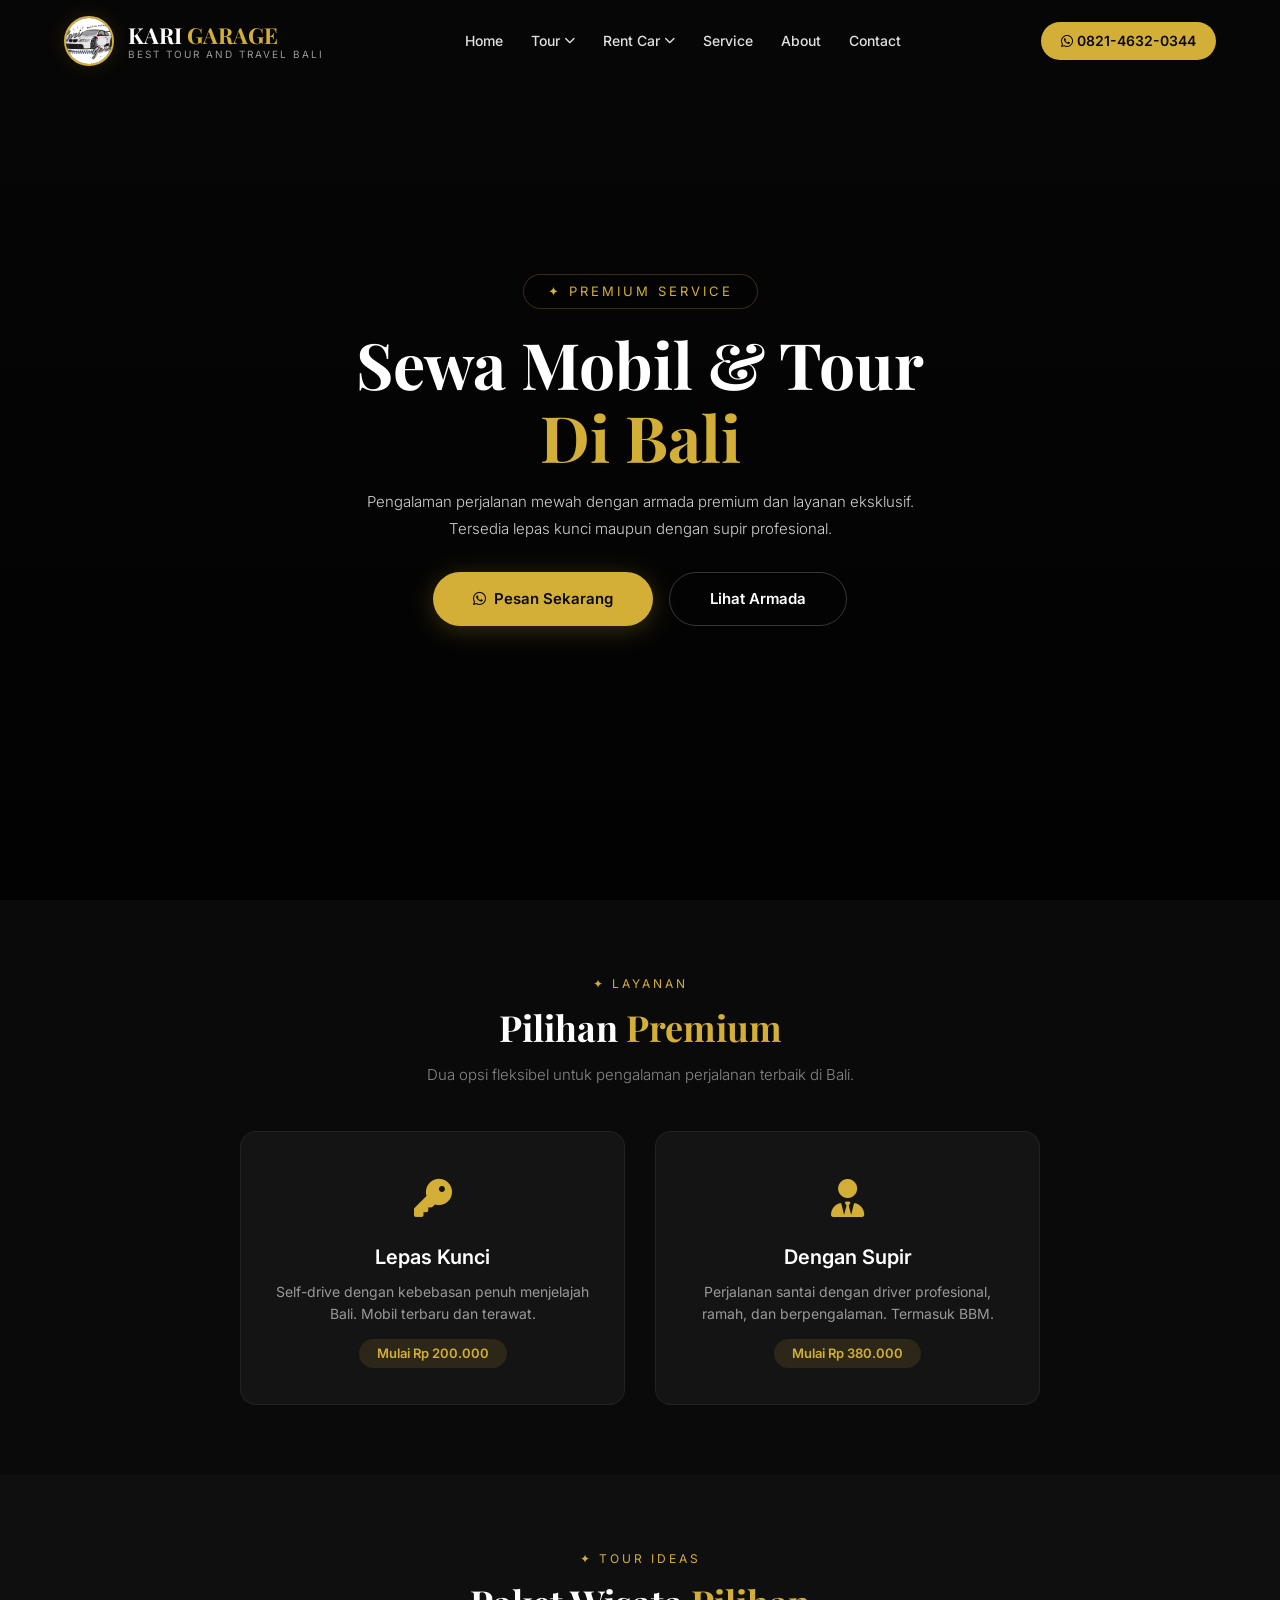
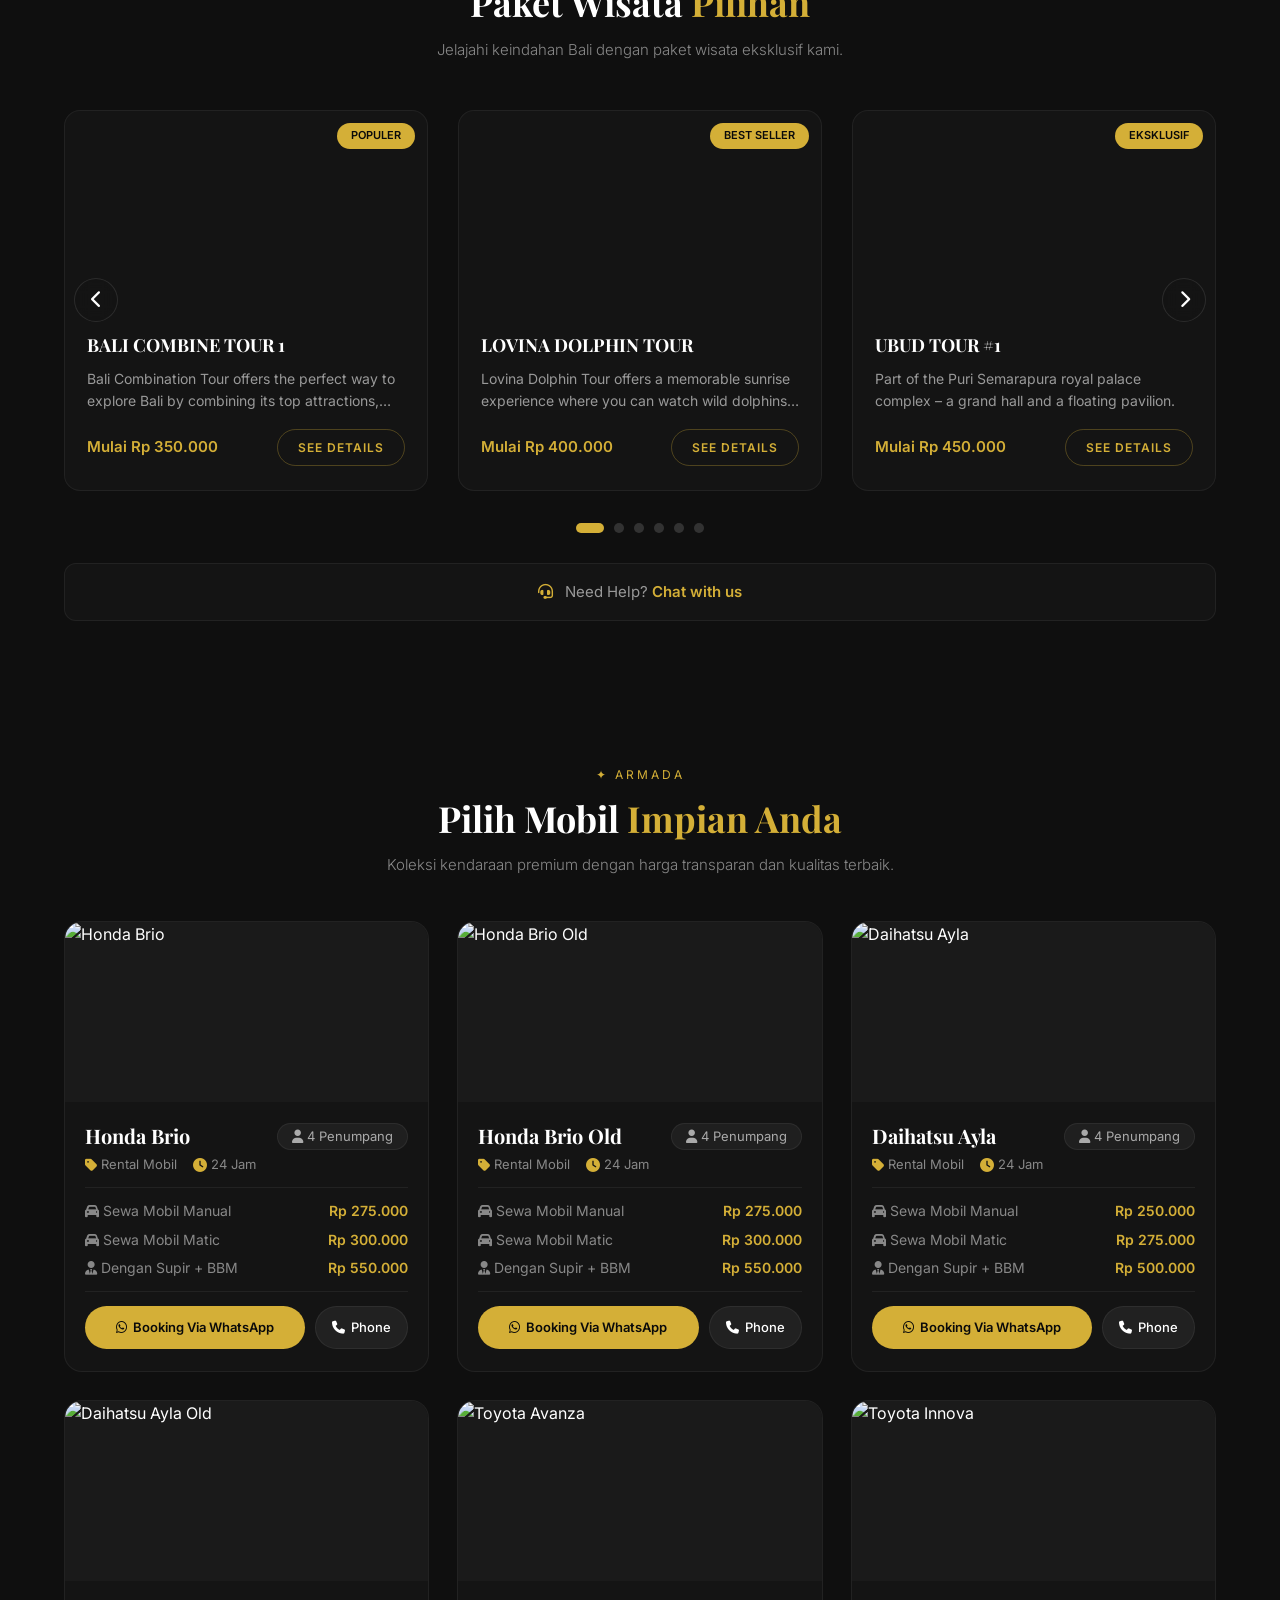
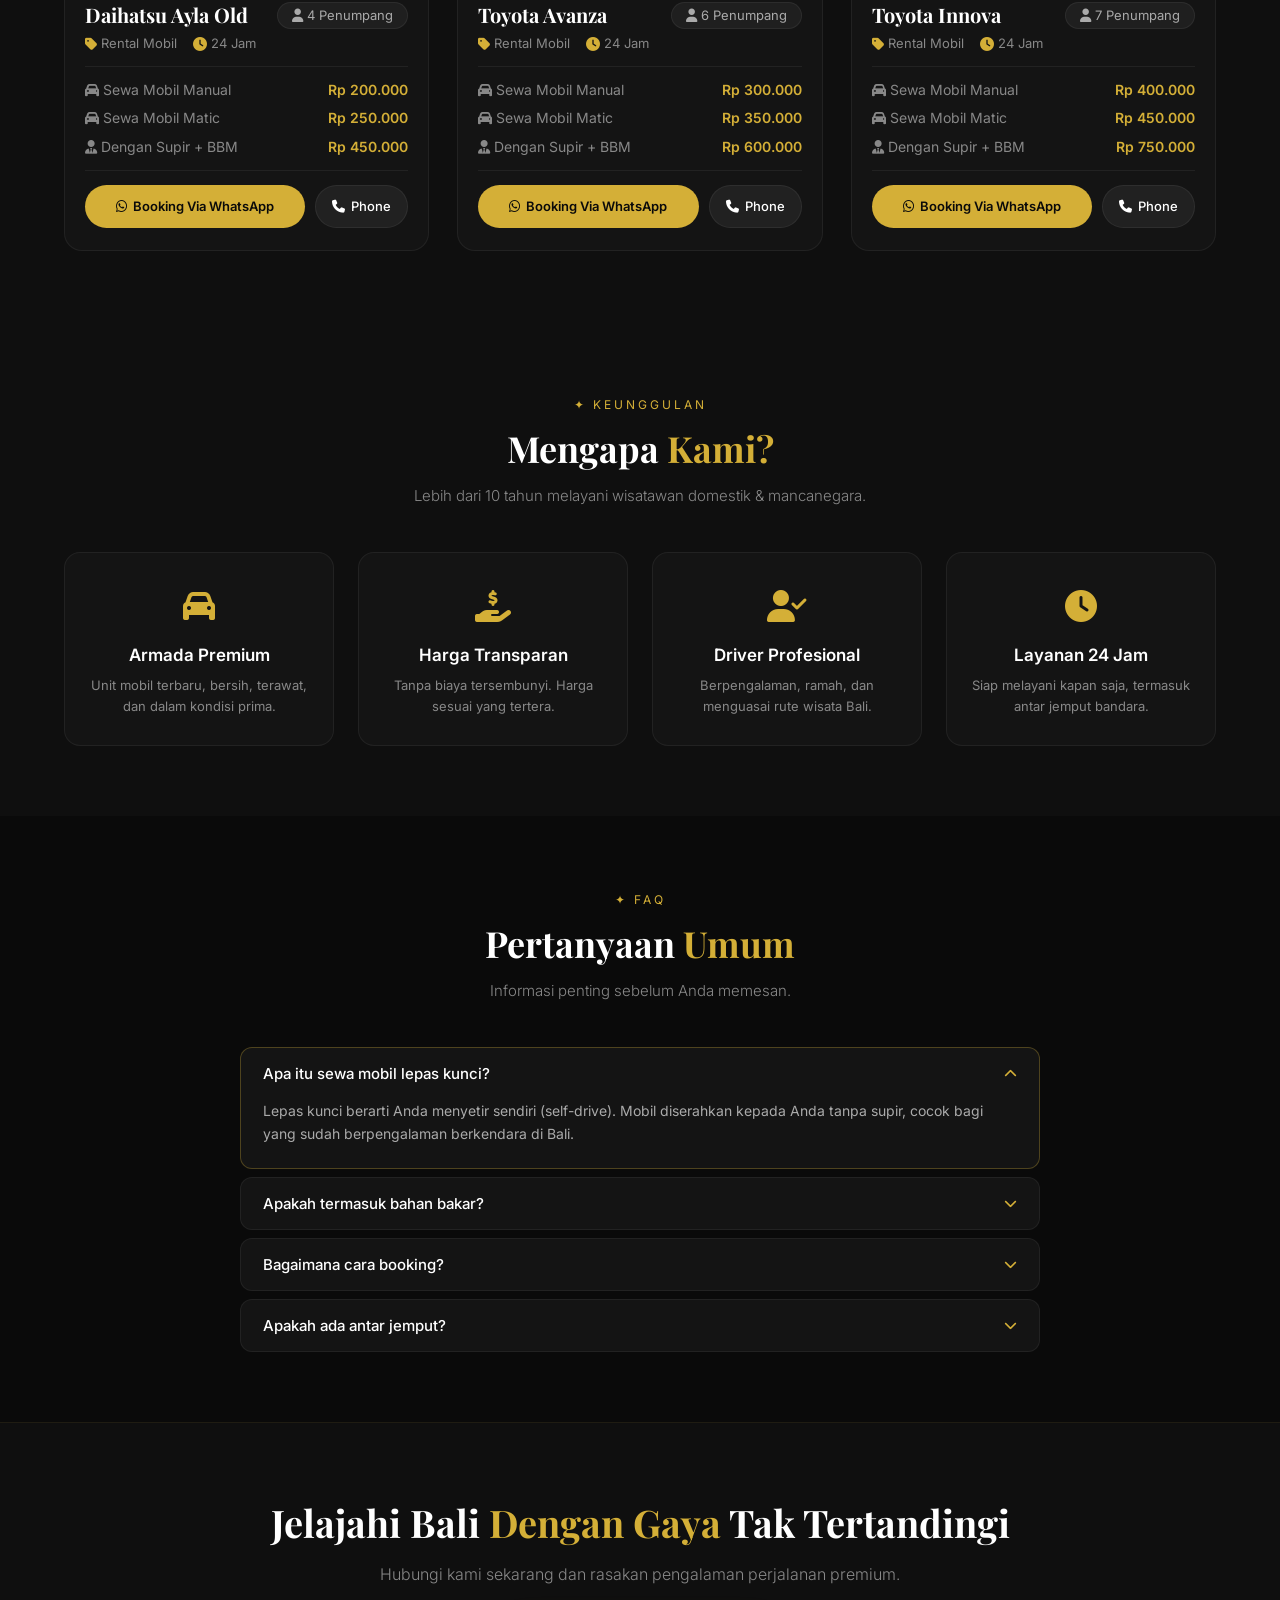
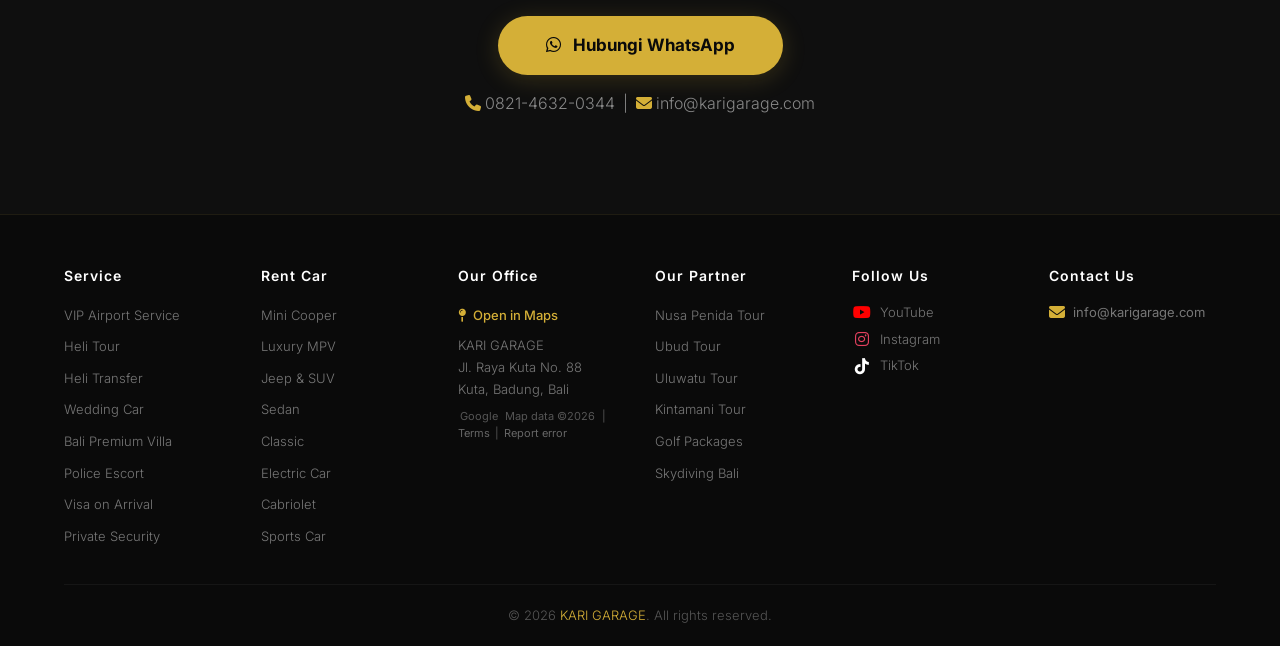
==== commit cbfef16f: "Merekrontuksi Struktur File dan Memperbaiki beberapa bug animasi dan slider" ====
--- a/tour-detail.html
+++ b/tour-detail.html
@@ -1,202 +1,247 @@
-<!DOCTYPE html>
+<!doctype html>
 <html lang="id">
-
-<head>
+  <head>
     <meta charset="UTF-8" />
     <meta name="viewport" content="width=device-width, initial-scale=1.0" />
     <title>Tour Detail - KARI GARAGE</title>
 
     <!-- Google Fonts -->
-    <link href="https://fonts.googleapis.com/css2?family=Playfair+Display:wght@400;600;700&family=Inter:wght@300;400;500;600;700&display=swap" rel="stylesheet" />
+    <link
+      href="https://fonts.googleapis.com/css2?family=Playfair+Display:wght@400;600;700&family=Inter:wght@300;400;500;600;700&display=swap"
+      rel="stylesheet"
+    />
 
     <!-- Font Awesome -->
-    <link rel="stylesheet" href="https://cdnjs.cloudflare.com/ajax/libs/font-awesome/6.5.0/css/all.min.css" />
+    <link
+      rel="stylesheet"
+      href="https://cdnjs.cloudflare.com/ajax/libs/font-awesome/6.5.0/css/all.min.css"
+    />
 
     <!-- CSS -->
     <link rel="stylesheet" href="css/style.css" />
-</head>
-
-<body>
-
-    <!-- ===== NAVBAR ===== -->
+  </head>
+
+  <body>
+    <!-- NAVBAR -->
     <header class="header" id="header">
-        <div class="container">
-            <div class="logo">
-                <div class="logo-wrapper">
-                    <div class="logo-circle">
-                        <img src="image/logo.jpeg" alt="KARI GARAGE" class="logo-img" />
-                    </div>
-                    <div class="logo-text">
-                        KARI <span>GARAGE</span>
-                        <small>Best Tour And Travel Bali</small>
-                    </div>
-                </div>
-            </div>
-            <div class="header-right">
-                <a href="#" class="btn-wa-header">
-                    <i class="fab fa-whatsapp"></i> 0821-4632-0344
-                </a>
-                <button class="menu-toggle" id="menuToggle">
-                    <i class="fas fa-bars"></i>
-                </button>
-            </div>
-        </div>
+      <div class="container">
+        <div class="logo">
+          <div class="logo-wrapper">
+            <div class="logo-circle">
+              <img src="image/logo.jpeg" alt="KARI GARAGE" class="logo-img" />
+            </div>
+            <div class="logo-text">
+              KARI <span>GARAGE</span>
+              <small>Best Tour And Travel Bali</small>
+            </div>
+          </div>
+        </div>
+        <div class="header-right">
+          <a href="#" class="btn-wa-header">
+            <i class="fab fa-whatsapp"></i> 0821-4632-0344
+          </a>
+          <button class="menu-toggle" id="menuToggle">
+            <i class="fas fa-bars"></i>
+          </button>
+        </div>
+      </div>
     </header>
 
-    <!-- ===== TOUR DETAIL HERO ===== -->
+    <!-- TOUR DETAIL HERO -->
     <section class="tour-detail-hero">
-        <!-- ID tourDetailBg ditambahkan di sini -->
-        <div class="tour-detail-hero-bg" id="tourDetailBg" style="background-image: url('https://images.unsplash.com/photo-1580127428408-3ed6be5b1d7d?w=1200&h=600&fit=crop');">
-            <div class="tour-detail-overlay"></div>
-            <div class="container tour-detail-hero-content">
-                <div class="breadcrumb">
-                    <a href="index.html">Home</a>
-                    <span>/</span>
-                    <a href="index.html#tour">Tour</a>
-                    <span>/</span>
-                    <span class="current" id="tourBreadcrumb">Memuat Tour...</span>
-                </div>
-                <!-- ID tourTitle ditambahkan di sini -->
-                <h1 id="tourTitle">Memuat <span>Tour...</span></h1>
-
-                <!-- ID tourHeroDesc ditambahkan di sini -->
-                <p class="hero-desc" id="tourHeroDesc">
-                    Silakan tunggu, sedang memuat detail perjalanan Anda...
-                </p>
-                <div class="tour-meta">
-                    <span><i class="fas fa-clock"></i> 10 Jam</span>
-                    <span><i class="fas fa-user"></i> Minimal 2 Orang</span>
-                    <!-- ID tourPriceMeta ditambahkan di sini -->
-                    <span class="price-highlight" id="tourPriceMeta"><i class="fas fa-tag"></i> Mulai Rp -</span>
-                </div>
-            </div>
-        </div>
-    </section>
-
-    <!-- ===== TOUR OVERVIEW ===== -->
+      <!-- ID tourDetailBg tambah di sini -->
+      <div
+        class="tour-detail-hero-bg"
+        id="tourDetailBg"
+        style="
+          background-image: url(&quot;https://images.unsplash.com/photo-1580127428408-3ed6be5b1d7d?w=1200&h=600&fit=crop&quot;);
+        "
+      >
+        <div class="tour-detail-overlay"></div>
+        <div class="container tour-detail-hero-content">
+          <div class="breadcrumb">
+            <a href="index.html">Home</a>
+            <span>/</span>
+            <a href="index.html#tour">Tour</a>
+            <span>/</span>
+            <span class="current" id="tourBreadcrumb">Memuat Tour...</span>
+          </div>
+          <!-- ID tourTitle tambah di sini -->
+          <h1 id="tourTitle">Memuat <span>Tour...</span></h1>
+
+          <!-- ID tourHeroDesc tambah di sini -->
+          <p class="hero-desc" id="tourHeroDesc">
+            Silakan tunggu, sedang memuat detail perjalanan Anda...
+          </p>
+          <div class="tour-meta">
+            <span><i class="fas fa-clock"></i> 10 Jam</span>
+            <span><i class="fas fa-user"></i> Minimal 2 Orang</span>
+            <!-- ID tourPriceMeta ditambahkan di sini -->
+            <span class="price-highlight" id="tourPriceMeta"
+              ><i class="fas fa-tag"></i> Mulai Rp -</span
+            >
+          </div>
+        </div>
+      </div>
+    </section>
+
+    <!-- TOUR OVERVIEW -->
     <section class="tour-overview">
-        <div class="container">
-            <div class="tour-overview-grid">
-                <div class="tour-overview-text">
-                    <h2>Tour <span>Overview</span></h2>
-                    <p>
-                        Paket wisata ini dirancang khusus untuk memberikan pengalaman liburan terbaik di Bali. Menjelajahi keindahan alam, budaya, dan tradisi lokal dengan kenyamanan maksimal.
-                    </p>
-                    <p>
-                        Dengan pemandu profesional dan kendaraan premium, perjalanan Anda akan terasa nyaman, aman, dan berkesan.
-                    </p>
-                    <div class="tour-highlights">
-                        <div class="highlight-item">
-                            <i class="fas fa-check-circle"></i>
-                            <span>Free antar jemput hotel</span>
-                        </div>
-                        <div class="highlight-item">
-                            <i class="fas fa-check-circle"></i>
-                            <span>Private tour (tidak digabung)</span>
-                        </div>
-                        <div class="highlight-item">
-                            <i class="fas fa-check-circle"></i>
-                            <span>Driver profesional berlisensi</span>
-                        </div>
-                        <div class="highlight-item">
-                            <i class="fas fa-check-circle"></i>
-                            <span>Kendaraan premium ber-AC</span>
-                        </div>
-                    </div>
-                </div>
-                <div class="tour-overview-sidebar">
-                    <div class="tour-price-box">
-                        <h4>Harga Mulai</h4>
-                        <!-- ID tourSidebarPrice ditambahkan di sini -->
-                        <div class="price" id="tourSidebarPrice">Rp -</div>
-                        <p class="price-note">/ orang (minimal 2 orang)</p>
-
-                        <!-- ID tourSidebarWaBtn ditambahkan di sini -->
-                        <a href="#" id="tourSidebarWaBtn" target="_blank" class="btn-primary btn-block"><i class="fab fa-whatsapp"></i> Booking Sekarang</a>
-                        <a href="tel:082146320344" class="btn-secondary btn-block">Hubungi Kami</a>
-                    </div>
-                </div>
-            </div>
-        </div>
-    </section>
-
-<!-- ===== DESTINASI ===== -->
+      <div class="container">
+        <div class="tour-overview-grid">
+          <div class="tour-overview-text">
+            <h2>Tour <span>Overview</span></h2>
+            <p>
+              Paket wisata ini dirancang khusus untuk memberikan pengalaman
+              liburan terbaik di Bali. Menjelajahi keindahan alam, budaya, dan
+              tradisi lokal dengan kenyamanan maksimal.
+            </p>
+            <p>
+              Dengan pemandu profesional dan kendaraan premium, perjalanan Anda
+              akan terasa nyaman, aman, dan berkesan.
+            </p>
+            <div class="tour-highlights">
+              <div class="highlight-item">
+                <i class="fas fa-check-circle"></i>
+                <span>Free antar jemput hotel</span>
+              </div>
+              <div class="highlight-item">
+                <i class="fas fa-check-circle"></i>
+                <span>Private tour (tidak digabung)</span>
+              </div>
+              <div class="highlight-item">
+                <i class="fas fa-check-circle"></i>
+                <span>Driver profesional berlisensi</span>
+              </div>
+              <div class="highlight-item">
+                <i class="fas fa-check-circle"></i>
+                <span>Kendaraan premium ber-AC</span>
+              </div>
+            </div>
+          </div>
+          <div class="tour-overview-sidebar">
+            <div class="tour-price-box">
+              <h4>Harga Mulai</h4>
+              <!-- ID tourSidebarPrice ditambahkan di sini -->
+              <div class="price" id="tourSidebarPrice">Rp -</div>
+              <p class="price-note">/ orang (minimal 2 orang)</p>
+
+              <!-- ID tourSidebarWaBtn ditambahkan di sini -->
+              <a
+                href="#"
+                id="tourSidebarWaBtn"
+                target="_blank"
+                class="btn-primary btn-block"
+                ><i class="fab fa-whatsapp"></i> Booking Sekarang</a
+              >
+              <a href="tel:082146320344" class="btn-secondary btn-block"
+                >Hubungi Kami</a
+              >
+            </div>
+          </div>
+        </div>
+      </div>
+    </section>
+
+    <!-- DESTINASI -->
     <section class="tour-destinations">
-        <div class="container">
-            <div class="section-header">
-                <span class="section-tag">✦ Destinasi</span>
-                <h2 class="section-title">Tempat yang Akan <span>Dikunjungi</span></h2>
-                <p class="section-sub">Setiap destinasi dipilih untuk memberikan pengalaman terbaik.</p>
-            </div>
-
-            <!-- Di sinilah JavaScript akan "menyuntikkan" daftar tempat wisata -->
-            <div id="tourDestinations"></div>
-
-        </div>
-    </section>
-
-    <!-- ===== ITINERARY ===== -->
+      <div class="container">
+        <div class="section-header">
+          <span class="section-tag">✦ Destinasi</span>
+          <h2 class="section-title">
+            Tempat yang Akan <span>Dikunjungi</span>
+          </h2>
+          <p class="section-sub">
+            Setiap destinasi dipilih untuk memberikan pengalaman terbaik.
+          </p>
+        </div>
+
+        <!-- Di sini JavaScript nambah daftar tempat wisata -->
+        <div id="tourDestinations"></div>
+      </div>
+    </section>
+
+    <!-- ITINERARY -->
     <section class="tour-itinerary">
-        <div class="container">
-            <div class="section-header">
-                <span class="section-tag">✦ Itinerary</span>
-                <h2 class="section-title">Rencana <span>Perjalanan</span></h2>
-                <p class="section-sub">Jadwal perjalanan yang dirancang untuk pengalaman maksimal.</p>
-            </div>
-
-            <!-- Di sinilah JavaScript akan "menyuntikkan" jadwal jam per jam -->
-            <div class="itinerary-timeline" id="tourItinerary"></div>
-
-        </div>
-    </section>
-
-    <!-- ===== BOOK NOW ===== -->
+      <div class="container">
+        <div class="section-header">
+          <span class="section-tag">✦ Itinerary</span>
+          <h2 class="section-title">Rencana <span>Perjalanan</span></h2>
+          <p class="section-sub">
+            Jadwal perjalanan yang dirancang untuk pengalaman maksimal.
+          </p>
+        </div>
+
+        <!-- Di sinilah JavaScript nambah jadwal jam per jam -->
+        <div class="itinerary-timeline" id="tourItinerary"></div>
+      </div>
+    </section>
+
+    <!-- Booking -->
     <section class="tour-booking">
-        <div class="container">
-            <div class="booking-wrapper">
-                <div class="booking-info">
-                    <h2>Book <span>Now</span></h2>
-                    <p>Isi form di bawah atau klik nomor ini untuk respon cepat via WhatsApp:</p>
-                    <!-- ID tourWaBtn ditambahkan di sini -->
-                    <a href="#" id="tourWaBtn" target="_blank" class="booking-wa"><i class="fab fa-whatsapp"></i> +62 821-4632-0344</a>
-                    <div class="booking-note">
-                        <p><i class="fas fa-info-circle"></i> Kami akan merespon dalam waktu 15 menit</p>
-                    </div>
-                </div>
-                <!-- Form Booking akan kita fungsikan di Tahap 2 -->
-                <div class="booking-form">
-                    <form id="bookingForm">
-                        <div class="form-group">
-                            <label>Nama Lengkap</label>
-                            <input type="text" id="bookName" placeholder="Masukkan nama Anda" required />
-                        </div>
-                        <div class="form-group">
-                            <label>Tanggal Tour</label>
-                            <input type="date" id="bookDate" required />
-                        </div>
-                        <div class="form-group">
-                            <label>Jumlah Peserta</label>
-                            <input type="number" id="bookPax" placeholder="Jumlah orang" min="1" required />
-                        </div>
-                        <button type="submit" class="btn-primary btn-block">
-                            <i class="fab fa-whatsapp"></i> Kirim Pesanan via WhatsApp
-                        </button>
-                    </form>
-                </div>
-            </div>
-        </div>
-    </section>
-
-    <!-- ===== FOOTER ===== -->
+      <div class="container">
+        <div class="booking-wrapper">
+          <div class="booking-info">
+            <h2>Book <span>Now</span></h2>
+            <p>
+              Isi form di bawah atau klik nomor ini untuk respon cepat via
+              WhatsApp:
+            </p>
+            <!-- ID tourWaBtn ditambahkan di sini -->
+            <a href="#" id="tourWaBtn" target="_blank" class="booking-wa"
+              ><i class="fab fa-whatsapp"></i> +62 821-4632-0344</a
+            >
+            <div class="booking-note">
+              <p>
+                <i class="fas fa-info-circle"></i> Kami akan merespon dalam
+                waktu 15 menit
+              </p>
+            </div>
+          </div>
+          <!-- Form Booking -->
+          <div class="booking-form">
+            <form id="bookingForm">
+              <div class="form-group">
+                <label>Nama Lengkap</label>
+                <input
+                  type="text"
+                  id="bookName"
+                  placeholder="Masukkan nama Anda"
+                  required
+                />
+              </div>
+              <div class="form-group">
+                <label>Tanggal Tour</label>
+                <input type="date" id="bookDate" required />
+              </div>
+              <div class="form-group">
+                <label>Jumlah Peserta</label>
+                <input
+                  type="number"
+                  id="bookPax"
+                  placeholder="Jumlah orang"
+                  min="1"
+                  required
+                />
+              </div>
+              <button type="submit" class="btn-primary btn-block">
+                <i class="fab fa-whatsapp"></i> Kirim Pesanan via WhatsApp
+              </button>
+            </form>
+          </div>
+        </div>
+      </div>
+    </section>
+
+    <!-- Footer -->
     <footer class="footer-new">
-        <div class="container">
-            <div class="footer-bottom">
-                <p>&copy; 2026 <span>KARI GARAGE</span>. All rights reserved.</p>
-            </div>
-        </div>
+      <div class="container">
+        <div class="footer-bottom">
+          <p>&copy; 2026 <span>KARI GARAGE</span>. All rights reserved.</p>
+        </div>
+      </div>
     </footer>
 
     <script src="js/script.js"></script>
-</body>
-
+  </body>
 </html>
--- a/css/style.css
+++ b/css/style.css
@@ -1,2141 +1,2004 @@
-/* ============================================================ */
-
-
-/* ===== RESET & GLOBAL ===== */
-
-
-/* ============================================================ */
-
 * {
-    margin: 0;
-    padding: 0;
-    box-sizing: border-box;
+  margin: 0;
+  padding: 0;
+  box-sizing: border-box;
 }
 
 body {
-    font-family: 'Inter', sans-serif;
-    background-color: #0a0a0a;
-    color: #ffffff;
-    line-height: 1.6;
+  font-family: "Inter", sans-serif;
+  background-color: #0a0a0a;
+  color: #ffffff;
+  line-height: 1.6;
 }
 
 a {
-    text-decoration: none;
+  text-decoration: none;
 }
 
 .container {
-    max-width: 1200px;
-    margin: 0 auto;
-    padding: 0 24px;
-}
-
-
-/* ============================================================ */
-
-
-/* ===== SCROLLBAR ===== */
-
-
-/* ============================================================ */
+  max-width: 1200px;
+  margin: 0 auto;
+  padding: 0 24px;
+}
+
+/* SCROLLBAR */
 
 ::-webkit-scrollbar {
-    width: 8px;
+  width: 8px;
 }
 
 ::-webkit-scrollbar-track {
-    background: #1a1a1a;
+  background: #1a1a1a;
 }
 
 ::-webkit-scrollbar-thumb {
-    background: #d4af37;
-    border-radius: 4px;
+  background: #d4af37;
+  border-radius: 4px;
 }
 
 ::-webkit-scrollbar-thumb:hover {
-    background: #c5a030;
-}
-
-
-/* ============================================================ */
-
-
-/* ===== HEADER / NAVBAR ===== */
-
-
-/* ============================================================ */
+  background: #c5a030;
+}
+
+/* Header */
 
 .header {
-    position: fixed;
-    top: 0;
-    left: 0;
-    right: 0;
-    z-index: 1000;
-    padding: 16px 0;
-    transition: background 0.4s ease, padding 0.4s ease;
-    background: transparent;
+  position: fixed;
+  top: 0;
+  left: 0;
+  right: 0;
+  z-index: 1000;
+  padding: 16px 0;
+  transition:
+    background 0.4s ease,
+    padding 0.4s ease;
+  background: transparent;
 }
 
 .header.scrolled {
-    background: rgba(10, 10, 10, 0.85);
-    backdrop-filter: blur(12px);
-    padding: 10px 0;
-    border-bottom: 1px solid rgba(212, 175, 55, 0.1);
+  background: rgba(10, 10, 10, 0.85);
+  backdrop-filter: blur(12px);
+  padding: 10px 0;
+  border-bottom: 1px solid rgba(212, 175, 55, 0.1);
 }
 
 .header .container {
-    display: flex;
-    justify-content: space-between;
-    align-items: center;
+  display: flex;
+  justify-content: space-between;
+  align-items: center;
 }
 
 .logo-wrapper {
-    display: flex;
-    align-items: center;
-    gap: 14px;
+  display: flex;
+  align-items: center;
+  gap: 14px;
 }
 
 .logo-circle {
-    width: 50px;
-    height: 50px;
-    border-radius: 50%;
-    overflow: hidden;
-    border: 2px solid #d4af37;
-    flex-shrink: 0;
-    background: #1a1a1a;
-    display: flex;
-    align-items: center;
-    justify-content: center;
-    box-shadow: 0 0 20px rgba(212, 175, 55, 0.15);
+  width: 50px;
+  height: 50px;
+  border-radius: 50%;
+  overflow: hidden;
+  border: 2px solid #d4af37;
+  flex-shrink: 0;
+  background: #1a1a1a;
+  display: flex;
+  align-items: center;
+  justify-content: center;
+  box-shadow: 0 0 20px rgba(212, 175, 55, 0.15);
 }
 
 .logo-circle .logo-img {
-    width: 100%;
-    height: 100%;
-    object-fit: cover;
+  width: 100%;
+  height: 100%;
+  object-fit: cover;
+  display: block;
+}
+
+.logo-text {
+  font-family: "Playfair Display", serif;
+  font-size: 22px;
+  font-weight: 700;
+  color: #ffffff;
+  line-height: 1.2;
+}
+
+.logo-text span {
+  color: #d4af37;
+}
+
+.logo-text small {
+  display: block;
+  font-family: "Inter", sans-serif;
+  font-size: 10px;
+  font-weight: 400;
+  letter-spacing: 2px;
+  color: #999;
+  text-transform: uppercase;
+}
+
+.header-right {
+  display: flex;
+  align-items: center;
+  gap: 16px;
+}
+
+.btn-wa-header {
+  background: #d4af37;
+  color: #0a0a0a;
+  padding: 8px 20px;
+  border-radius: 30px;
+  font-size: 14px;
+  font-weight: 600;
+  transition: all 0.3s;
+}
+
+.btn-wa-header:hover {
+  background: #c5a030;
+  transform: translateY(-1px);
+  box-shadow: 0 4px 20px rgba(212, 175, 55, 0.3);
+}
+
+.menu-toggle {
+  display: none;
+  background: none;
+  border: none;
+  font-size: 24px;
+  color: #ffffff;
+  cursor: pointer;
+}
+
+/* Halaman Utama */
+
+.hero {
+  position: relative;
+  width: 100%;
+  height: 100vh;
+  height: 100dvh;
+  min-height: 600px;
+  display: flex;
+  align-items: center;
+  justify-content: center;
+  overflow: hidden;
+}
+
+.hero-video {
+  position: absolute;
+  inset: 0;
+  z-index: 0;
+  overflow: hidden;
+  width: 100%;
+  height: 100%;
+}
+
+.hero-video iframe {
+  position: absolute;
+  top: 50%;
+  left: 50%;
+  width: 177.78vh;
+  height: 100vw;
+  min-width: 100%;
+  min-height: 100%;
+  transform: translate(-50%, -50%);
+  pointer-events: none;
+  border: 0;
+  max-width: none !important;
+}
+
+.hero-overlay {
+  position: absolute;
+  inset: 0;
+  z-index: 1;
+  background: linear-gradient(
+    180deg,
+    rgba(0, 0, 0, 0.3) 0%,
+    rgba(0, 0, 0, 0.55) 50%,
+    rgba(0, 0, 0, 0.75) 100%
+  );
+}
+
+.hero-content {
+  position: relative;
+  z-index: 2;
+  width: 100%;
+  max-width: 900px;
+  padding: 0 20px;
+  color: #ffffff;
+  text-align: center;
+  display: flex;
+  flex-direction: column;
+  align-items: center;
+  justify-content: center;
+}
+
+.hero-badge {
+  display: inline-block;
+  color: #d4af37;
+  font-size: 13px;
+  font-weight: 400;
+  letter-spacing: 3px;
+  text-transform: uppercase;
+  margin-bottom: 18px;
+  border: 1px solid rgba(212, 175, 55, 0.25);
+  padding: 6px 24px;
+  border-radius: 50px;
+  background: rgba(0, 0, 0, 0.25);
+  backdrop-filter: blur(4px);
+}
+
+.hero-content h1 {
+  font-family: "Playfair Display", serif;
+  font-size: clamp(36px, 5.5vw, 64px);
+  font-weight: 700;
+  color: #ffffff;
+  line-height: 1.15;
+  margin-bottom: 14px;
+}
+
+.hero-content h1 span {
+  color: #d4af37;
+}
+
+.hero-content p {
+  font-size: clamp(15px, 1.1vw, 19px);
+  color: #d0d0d0;
+  max-width: 700px;
+  margin: 0 auto 30px;
+  line-height: 1.8;
+  font-weight: 300;
+}
+
+.hero-buttons {
+  display: flex;
+  gap: 16px;
+  flex-wrap: wrap;
+  justify-content: center;
+}
+
+.hero-buttons .btn-primary {
+  background: #d4af37;
+  color: #0a0a0a;
+  padding: 14px 40px;
+  border-radius: 50px;
+  font-weight: 600;
+  font-size: 15px;
+  transition: all 0.3s;
+  box-shadow: 0 4px 24px rgba(212, 175, 55, 0.25);
+  display: inline-flex;
+  align-items: center;
+  gap: 8px;
+}
+
+.hero-buttons .btn-primary:hover {
+  background: #c5a030;
+  transform: translateY(-2px);
+  box-shadow: 0 8px 36px rgba(212, 175, 55, 0.35);
+}
+
+.hero-buttons .btn-secondary {
+  background: transparent;
+  color: #ffffff;
+  padding: 14px 40px;
+  border-radius: 50px;
+  font-weight: 600;
+  font-size: 15px;
+  border: 1px solid rgba(255, 255, 255, 0.2);
+  transition: all 0.3s;
+  display: inline-flex;
+  align-items: center;
+  gap: 8px;
+}
+
+.hero-buttons .btn-secondary:hover {
+  border-color: #d4af37;
+  color: #d4af37;
+  background: rgba(212, 175, 55, 0.05);
+}
+
+/* Section */
+
+section {
+  padding: 70px 0;
+  background: #0a0a0a;
+}
+
+.section-header {
+  text-align: center;
+  margin-bottom: 44px;
+}
+
+.section-tag {
+  display: inline-block;
+  color: #d4af37;
+  font-size: 12px;
+  font-weight: 400;
+  letter-spacing: 3px;
+  text-transform: uppercase;
+  margin-bottom: 6px;
+}
+
+.section-title {
+  font-family: "Playfair Display", serif;
+  font-size: 36px;
+  font-weight: 700;
+  color: #ffffff;
+  margin-bottom: 6px;
+}
+
+.section-title span {
+  color: #d4af37;
+}
+
+.section-sub {
+  color: #888;
+  font-size: 15px;
+  font-weight: 300;
+  max-width: 550px;
+  margin: 0 auto;
+}
+
+/* Layanan */
+
+.service-grid {
+  display: grid;
+  grid-template-columns: repeat(auto-fit, minmax(280px, 1fr));
+  gap: 30px;
+  max-width: 800px;
+  margin: 0 auto;
+}
+
+.service-card {
+  background: #141414;
+  border-radius: 16px;
+  padding: 36px 28px;
+  text-align: center;
+  border: 1px solid rgba(255, 255, 255, 0.06);
+  transition: all 0.3s;
+}
+
+.service-card:hover {
+  border-color: rgba(212, 175, 55, 0.3);
+  transform: translateY(-4px);
+  box-shadow: 0 12px 40px rgba(0, 0, 0, 0.4);
+}
+
+.service-card .icon {
+  font-size: 38px;
+  color: #d4af37;
+  margin-bottom: 12px;
+}
+
+.service-card h3 {
+  font-size: 20px;
+  font-weight: 600;
+  color: #ffffff;
+  margin-bottom: 8px;
+}
+
+.service-card p {
+  font-size: 14px;
+  color: #999;
+  margin-bottom: 14px;
+}
+
+.service-tag {
+  display: inline-block;
+  background: rgba(212, 175, 55, 0.12);
+  color: #d4af37;
+  font-size: 13px;
+  font-weight: 600;
+  padding: 4px 18px;
+  border-radius: 50px;
+}
+
+/* Tour Slider */
+
+.tour-ideas {
+  padding: 70px 0;
+  background: #0f0f0f;
+}
+
+.tour-slider-wrapper {
+  position: relative;
+  overflow: hidden;
+  border-radius: 16px;
+}
+
+.tour-slider-container {
+  display: flex;
+  transition: transform 0.6s cubic-bezier(0.25, 0.46, 0.45, 0.94);
+  will-change: transform;
+}
+
+.tour-slide {
+  flex: 0 0 100%;
+  display: grid;
+  grid-template-columns: repeat(3, 1fr);
+  gap: 30px;
+  padding: 4px 0;
+}
+
+.tour-slide .tour-card {
+  background: #141414;
+  border-radius: 16px;
+  overflow: hidden;
+  border: 1px solid rgba(255, 255, 255, 0.06);
+  transition: all 0.4s;
+}
+
+.tour-slide .tour-card:hover {
+  transform: translateY(-8px);
+  border-color: rgba(212, 175, 55, 0.3);
+  box-shadow: 0 16px 48px rgba(0, 0, 0, 0.5);
+}
+
+.tour-slide .tour-image {
+  height: 200px;
+  background-size: cover;
+  background-position: center;
+  position: relative;
+}
+
+.tour-slide .tour-badge {
+  position: absolute;
+  top: 12px;
+  right: 12px;
+  background: #d4af37;
+  color: #0a0a0a;
+  padding: 4px 14px;
+  border-radius: 20px;
+  font-size: 11px;
+  font-weight: 600;
+  text-transform: uppercase;
+}
+
+.tour-slide .tour-info {
+  padding: 20px 22px 24px;
+}
+
+.tour-slide .tour-info h3 {
+  font-family: "Playfair Display", serif;
+  font-size: 18px;
+  font-weight: 700;
+  color: #ffffff;
+  margin-bottom: 8px;
+}
+
+.tour-slide .tour-info p {
+  font-size: 14px;
+  color: #999;
+  line-height: 1.6;
+  margin-bottom: 16px;
+  display: -webkit-box;
+  -webkit-line-clamp: 2;
+  -webkit-box-orient: vertical;
+  overflow: hidden;
+}
+
+.tour-slide .tour-footer {
+  display: flex;
+  justify-content: space-between;
+  align-items: center;
+  flex-wrap: wrap;
+  gap: 10px;
+}
+
+.tour-slide .tour-price {
+  color: #d4af37;
+  font-weight: 600;
+  font-size: 15px;
+}
+
+.tour-slide .btn-tour {
+  background: transparent;
+  color: #d4af37;
+  padding: 8px 20px;
+  border-radius: 30px;
+  font-size: 12px;
+  font-weight: 600;
+  border: 1px solid rgba(212, 175, 55, 0.3);
+  transition: all 0.3s;
+  text-transform: uppercase;
+  letter-spacing: 1px;
+}
+
+.tour-slide .btn-tour:hover {
+  background: #d4af37;
+  color: #0a0a0a;
+}
+
+/* Tombol navigasi */
+
+.slider-btn {
+  position: absolute;
+  top: 50%;
+  transform: translateY(-50%);
+  z-index: 10;
+  width: 44px;
+  height: 44px;
+  border-radius: 50%;
+  background: rgba(20, 20, 20, 0.85);
+  backdrop-filter: blur(8px);
+  border: 1px solid rgba(255, 255, 255, 0.1);
+  color: #ffffff;
+  font-size: 18px;
+  cursor: pointer;
+  transition: all 0.3s ease;
+  display: flex;
+  align-items: center;
+  justify-content: center;
+}
+
+.slider-btn:hover {
+  background: #d4af37;
+  color: #0a0a0a;
+  border-color: #d4af37;
+}
+
+.slider-btn.prev-btn {
+  left: 10px;
+}
+
+.slider-btn.next-btn {
+  right: 10px;
+}
+
+/* Dots indikator */
+
+.slider-dots {
+  display: flex;
+  justify-content: center;
+  gap: 10px;
+  margin-top: 28px;
+}
+
+.slider-dots .dot {
+  width: 10px;
+  height: 10px;
+  border-radius: 50%;
+  background: rgba(255, 255, 255, 0.15);
+  border: none;
+  cursor: pointer;
+  transition: all 0.3s ease;
+  padding: 0;
+}
+
+.slider-dots .dot.active {
+  background: #d4af37;
+  width: 28px;
+  border-radius: 5px;
+}
+
+.tour-help {
+  text-align: center;
+  margin-top: 30px;
+  padding: 16px;
+  background: #141414;
+  border-radius: 12px;
+  border: 1px solid rgba(255, 255, 255, 0.06);
+}
+
+.tour-help p {
+  color: #999;
+  font-size: 15px;
+}
+
+.tour-help i {
+  color: #d4af37;
+  margin-right: 8px;
+}
+
+.tour-help a {
+  color: #d4af37;
+  font-weight: 600;
+  transition: color 0.3s;
+}
+
+.tour-help a:hover {
+  color: #c5a030;
+}
+
+/* Kartu Mobil */
+
+.cars-section {
+  background: #0f0f0f;
+}
+
+.cars-grid {
+  display: grid;
+  grid-template-columns: repeat(auto-fit, minmax(300px, 1fr));
+  gap: 28px;
+}
+
+.car-card {
+  background: #141414;
+  border-radius: 18px;
+  overflow: hidden;
+  border: 1px solid rgba(255, 255, 255, 0.06);
+  transition: all 0.4s;
+}
+
+.car-card:hover {
+  transform: translateY(-8px);
+  border-color: rgba(212, 175, 55, 0.3);
+  box-shadow: 0 16px 48px rgba(0, 0, 0, 0.5);
+}
+
+.car-image {
+  width: 100%;
+  height: 180px;
+  object-fit: cover;
+  background: #1a1a1a;
+  display: block;
+}
+
+.car-info {
+  padding: 18px 20px 22px;
+}
+
+.car-header {
+  display: flex;
+  justify-content: space-between;
+  align-items: center;
+  margin-bottom: 2px;
+}
+
+.car-name {
+  font-family: "Playfair Display", serif;
+  font-size: 20px;
+  font-weight: 700;
+  color: #ffffff;
+}
+
+.car-passenger {
+  font-size: 13px;
+  color: #aaa;
+  font-weight: 400;
+  background: rgba(255, 255, 255, 0.05);
+  padding: 2px 14px;
+  border-radius: 20px;
+  border: 1px solid rgba(255, 255, 255, 0.06);
+}
+
+.car-details {
+  display: flex;
+  gap: 16px;
+  margin-bottom: 12px;
+  font-size: 13px;
+  color: #888;
+}
+
+.car-details span {
+  display: flex;
+  align-items: center;
+  gap: 4px;
+}
+
+.car-details i {
+  color: #d4af37;
+  font-size: 14px;
+}
+
+.price-row {
+  display: flex;
+  flex-direction: column;
+  gap: 6px;
+  margin-bottom: 14px;
+  padding: 12px 0;
+  border-top: 1px solid rgba(255, 255, 255, 0.06);
+  border-bottom: 1px solid rgba(255, 255, 255, 0.06);
+}
+
+.price-item {
+  display: flex;
+  justify-content: space-between;
+  align-items: center;
+  font-size: 14px;
+}
+
+.price-label {
+  color: #888;
+  font-weight: 400;
+}
+
+.price-value {
+  font-weight: 600;
+  color: #d4af37;
+}
+
+.car-actions {
+  display: flex;
+  gap: 10px;
+  margin-top: 4px;
+}
+
+.btn-wa {
+  flex: 1;
+  background: #d4af37;
+  color: #0a0a0a;
+  padding: 10px 12px;
+  border-radius: 30px;
+  font-size: 13px;
+  font-weight: 600;
+  text-align: center;
+  transition: all 0.3s;
+  display: flex;
+  align-items: center;
+  justify-content: center;
+  gap: 6px;
+}
+
+.btn-wa:hover {
+  background: #c5a030;
+  transform: scale(1.02);
+}
+
+.btn-phone {
+  background: rgba(255, 255, 255, 0.06);
+  color: #ffffff;
+  padding: 10px 16px;
+  border-radius: 30px;
+  font-size: 13px;
+  font-weight: 500;
+  text-align: center;
+  transition: all 0.3s;
+  display: flex;
+  align-items: center;
+  justify-content: center;
+  gap: 6px;
+  min-width: 70px;
+  border: 1px solid rgba(255, 255, 255, 0.06);
+}
+
+.btn-phone:hover {
+  background: rgba(255, 255, 255, 0.1);
+  border-color: rgba(212, 175, 55, 0.2);
+}
+
+.advantages-section {
+  background: #0f0f0f;
+}
+
+.why-grid {
+  display: grid;
+  grid-template-columns: repeat(auto-fit, minmax(220px, 1fr));
+  gap: 24px;
+}
+
+.why-card {
+  background: #141414;
+  padding: 28px 20px;
+  border-radius: 16px;
+  text-align: center;
+  border: 1px solid rgba(255, 255, 255, 0.06);
+  transition: all 0.3s;
+}
+
+.why-card:hover {
+  border-color: rgba(212, 175, 55, 0.2);
+  transform: translateY(-4px);
+}
+
+.why-card .icon {
+  font-size: 32px;
+  color: #d4af37;
+  margin-bottom: 10px;
+}
+
+.why-card h3 {
+  font-size: 17px;
+  font-weight: 600;
+  color: #ffffff;
+  margin-bottom: 6px;
+}
+
+.why-card p {
+  font-size: 13px;
+  color: #888;
+}
+
+/* FAQ */
+
+.faq-section {
+  background: #0a0a0a;
+}
+
+.faq-list {
+  max-width: 800px;
+  margin: 0 auto;
+  display: flex;
+  flex-direction: column;
+  gap: 8px;
+}
+
+.faq-item {
+  background: #141414;
+  border-radius: 12px;
+  border: 1px solid rgba(255, 255, 255, 0.06);
+  overflow: hidden;
+  transition: border-color 0.3s;
+}
+
+.faq-item.active {
+  border-color: rgba(212, 175, 55, 0.3);
+}
+
+.faq-question {
+  width: 100%;
+  background: none;
+  border: none;
+  padding: 16px 22px;
+  font-size: 15px;
+  font-weight: 500;
+  text-align: left;
+  cursor: pointer;
+  display: flex;
+  justify-content: space-between;
+  align-items: center;
+  font-family: "Inter", sans-serif;
+  color: #ffffff;
+  transition: background 0.2s;
+}
+
+.faq-question:hover {
+  background: rgba(255, 255, 255, 0.03);
+}
+
+.faq-question i {
+  color: #d4af37;
+  transition: transform 0.3s;
+  font-size: 13px;
+}
+
+.faq-item.active .faq-question i {
+  transform: rotate(180deg);
+}
+
+.faq-answer {
+  max-height: 0;
+  overflow: hidden;
+  transition:
+    max-height 0.4s ease,
+    padding 0.3s ease;
+  padding: 0 22px;
+  color: #aaa;
+  font-size: 14px;
+  line-height: 1.7;
+}
+
+.faq-item.active .faq-answer {
+  max-height: 400px;
+  padding: 0 22px 22px;
+}
+
+.cta-section {
+  background: #0f0f0f;
+  text-align: center;
+  padding: 70px 0;
+  border-top: 1px solid rgba(212, 175, 55, 0.08);
+  border-bottom: 1px solid rgba(212, 175, 55, 0.08);
+}
+
+.cta-section h2 {
+  font-family: "Playfair Display", serif;
+  font-size: 38px;
+  font-weight: 700;
+  color: #ffffff;
+  margin-bottom: 8px;
+}
+
+.cta-section h2 span {
+  color: #d4af37;
+}
+
+.cta-section p {
+  color: #888;
+  font-size: 16px;
+  font-weight: 300;
+  margin-bottom: 28px;
+}
+
+.cta-btn {
+  display: inline-block;
+  background: #d4af37;
+  color: #0a0a0a;
+  padding: 16px 48px;
+  border-radius: 50px;
+  font-weight: 700;
+  font-size: 17px;
+  transition: all 0.3s;
+  box-shadow: 0 4px 24px rgba(212, 175, 55, 0.2);
+}
+
+.cta-btn:hover {
+  background: #c5a030;
+  transform: translateY(-2px);
+  box-shadow: 0 8px 36px rgba(212, 175, 55, 0.3);
+}
+
+.cta-btn i {
+  margin-right: 8px;
+}
+
+.cta-contact {
+  margin-top: 16px;
+  font-size: 14px;
+  color: #666;
+}
+
+.cta-contact i {
+  color: #d4af37;
+}
+
+/* TOUR DETAIL */
+
+.tour-detail-hero {
+  position: relative;
+  min-height: 100vh;
+  min-height: 100dvh;
+  display: flex;
+  align-items: center;
+  justify-content: center;
+  overflow: hidden;
+  padding: 0;
+}
+
+.tour-detail-hero-bg {
+  position: absolute;
+  inset: 0;
+  background-size: cover;
+  background-position: center;
+  z-index: 0;
+}
+
+.tour-detail-overlay {
+  position: absolute;
+  inset: 0;
+  background: linear-gradient(
+    135deg,
+    rgba(0, 0, 0, 0.8) 0%,
+    rgba(0, 0, 0, 0.5) 50%,
+    rgba(0, 0, 0, 0.3) 100%
+  );
+  z-index: 1;
+}
+
+.tour-detail-hero-content {
+  position: relative;
+  z-index: 2;
+  color: #ffffff;
+  padding: 120px 20px 60px;
+  width: 100%;
+  max-width: 1200px;
+  margin: 0 auto;
+}
+
+.breadcrumb {
+  font-size: 14px;
+  color: rgba(255, 255, 255, 0.6);
+  margin-bottom: 20px;
+  letter-spacing: 0.5px;
+}
+
+.breadcrumb a {
+  color: #d4af37;
+  text-decoration: none;
+  transition: color 0.3s;
+}
+
+.breadcrumb a:hover {
+  color: #f5d060;
+  text-decoration: underline;
+}
+
+.breadcrumb .current {
+  color: #ffffff;
+}
+
+.breadcrumb span {
+  margin: 0 8px;
+  color: rgba(255, 255, 255, 0.3);
+}
+
+.tour-detail-hero-content h1 {
+  font-family: "Playfair Display", serif;
+  font-size: clamp(36px, 5vw, 56px);
+  font-weight: 700;
+  color: #ffffff;
+  margin-bottom: 12px;
+  line-height: 1.15;
+}
+
+.tour-detail-hero-content h1 span {
+  color: #d4af37;
+}
+
+.tour-detail-hero-content .hero-desc {
+  font-size: clamp(16px, 1.2vw, 19px);
+  color: #d0d0d0;
+  max-width: 650px;
+  line-height: 1.7;
+  margin-bottom: 24px;
+  font-weight: 300;
+}
+
+.tour-meta {
+  display: flex;
+  gap: 28px;
+  flex-wrap: wrap;
+  align-items: center;
+}
+
+.tour-meta span {
+  display: flex;
+  align-items: center;
+  gap: 8px;
+  font-size: 15px;
+  color: #cccccc;
+  background: rgba(255, 255, 255, 0.06);
+  padding: 8px 18px;
+  border-radius: 30px;
+  border: 1px solid rgba(255, 255, 255, 0.06);
+}
+
+.tour-meta i {
+  color: #d4af37;
+  font-size: 15px;
+}
+
+.tour-meta .price-highlight {
+  background: rgba(212, 175, 55, 0.12);
+  border-color: rgba(212, 175, 55, 0.2);
+  color: #d4af37;
+  font-weight: 600;
+}
+
+.tour-meta .price-highlight i {
+  color: #d4af37;
+}
+
+.tour-overview {
+  padding: 60px 0;
+  background: #0f0f0f;
+}
+
+.tour-overview-grid {
+  display: grid;
+  grid-template-columns: 2fr 1fr;
+  gap: 40px;
+}
+
+.tour-overview-text h2 {
+  font-family: "Playfair Display", serif;
+  font-size: 30px;
+  font-weight: 700;
+  color: #ffffff;
+  margin-bottom: 16px;
+}
+
+.tour-overview-text h2 span {
+  color: #d4af37;
+}
+
+.tour-overview-text p {
+  color: #aaa;
+  font-size: 15px;
+  line-height: 1.8;
+  margin-bottom: 16px;
+}
+
+.tour-highlights {
+  display: grid;
+  grid-template-columns: 1fr 1fr;
+  gap: 8px 24px;
+  margin-top: 20px;
+}
+
+.highlight-item {
+  display: flex;
+  align-items: center;
+  gap: 10px;
+  color: #ddd;
+  font-size: 14px;
+}
+
+.highlight-item i {
+  color: #d4af37;
+  font-size: 16px;
+}
+
+.tour-price-box {
+  background: #141414;
+  border: 1px solid rgba(212, 175, 55, 0.15);
+  border-radius: 16px;
+  padding: 28px 24px;
+  text-align: center;
+}
+
+.tour-price-box h4 {
+  color: #888;
+  font-size: 14px;
+  font-weight: 400;
+  text-transform: uppercase;
+  letter-spacing: 1px;
+  margin-bottom: 4px;
+}
+
+.tour-price-box .price {
+  font-family: "Playfair Display", serif;
+  font-size: 36px;
+  font-weight: 700;
+  color: #d4af37;
+}
+
+.tour-price-box .price-note {
+  color: #888;
+  font-size: 13px;
+  margin-bottom: 20px;
+}
+
+.btn-block {
+  display: block;
+  width: 100%;
+  text-align: center;
+  padding: 12px;
+  margin-bottom: 10px;
+}
+
+/* DESTINASI */
+
+.tour-destinations {
+  padding: 60px 0;
+  background: #0a0a0a;
+}
+
+.destination-item {
+  display: grid;
+  grid-template-columns: 1fr 1.5fr;
+  gap: 30px;
+  margin-bottom: 40px;
+  align-items: center;
+}
+
+.destination-item.reverse {
+  direction: rtl;
+}
+
+.destination-item.reverse .destination-info {
+  direction: ltr;
+}
+
+.destination-image {
+  border-radius: 16px;
+  overflow: hidden;
+}
+
+.destination-image img {
+  width: 100%;
+  height: 280px;
+  object-fit: cover;
+  transition: transform 0.4s;
+}
+
+.destination-image img:hover {
+  transform: scale(1.03);
+}
+
+.destination-info h3 {
+  font-family: "Playfair Display", serif;
+  font-size: 24px;
+  font-weight: 700;
+  color: #ffffff;
+  margin-bottom: 10px;
+}
+
+.destination-info p {
+  color: #aaa;
+  font-size: 14px;
+  line-height: 1.8;
+  margin-bottom: 12px;
+}
+
+.destination-details {
+  display: flex;
+  gap: 20px;
+}
+
+.destination-details span {
+  font-size: 13px;
+  color: #888;
+}
+
+.destination-details i {
+  color: #d4af37;
+  margin-right: 4px;
+}
+
+.tour-itinerary {
+  padding: 60px 0;
+  background: #0f0f0f;
+}
+
+.itinerary-timeline {
+  max-width: 800px;
+  margin: 0 auto;
+  position: relative;
+  padding-left: 30px;
+}
+
+.itinerary-timeline::before {
+  content: "";
+  position: absolute;
+  left: 8px;
+  top: 0;
+  bottom: 0;
+  width: 2px;
+  background: linear-gradient(to bottom, #d4af37, rgba(212, 175, 55, 0.1));
+}
+
+.itinerary-item {
+  display: flex;
+  gap: 24px;
+  margin-bottom: 28px;
+  position: relative;
+}
+
+.itinerary-item::before {
+  content: "";
+  position: absolute;
+  left: -26px;
+  top: 6px;
+  width: 12px;
+  height: 12px;
+  border-radius: 50%;
+  background: #d4af37;
+  border: 2px solid #0f0f0f;
+}
+
+.itinerary-time {
+  min-width: 70px;
+  font-weight: 600;
+  color: #d4af37;
+  font-size: 15px;
+  padding-top: 2px;
+}
+
+.itinerary-content h4 {
+  font-size: 17px;
+  font-weight: 600;
+  color: #ffffff;
+  margin-bottom: 4px;
+}
+
+.itinerary-content p {
+  font-size: 14px;
+  color: #999;
+}
+
+/* Harga */
+
+.tour-price-detail {
+  padding: 60px 0;
+  background: #0a0a0a;
+}
+
+.price-grid {
+  display: grid;
+  grid-template-columns: 1fr 1fr;
+  gap: 30px;
+  max-width: 800px;
+  margin: 0 auto;
+}
+
+.price-inclusions,
+.price-exclusions {
+  background: #141414;
+  border-radius: 16px;
+  padding: 28px 24px;
+  border: 1px solid rgba(255, 255, 255, 0.06);
+}
+
+.price-inclusions h3,
+.price-exclusions h3 {
+  font-size: 18px;
+  font-weight: 600;
+  color: #ffffff;
+  margin-bottom: 16px;
+}
+
+.price-inclusions ul,
+.price-exclusions ul {
+  list-style: none;
+  padding: 0;
+}
+
+.price-inclusions ul li,
+.price-exclusions ul li {
+  color: #aaa;
+  font-size: 14px;
+  padding: 6px 0;
+  display: flex;
+  align-items: flex-start;
+  gap: 10px;
+}
+
+.price-inclusions ul li i {
+  color: #d4af37;
+  margin-top: 3px;
+}
+
+.price-exclusions ul li i {
+  color: #ff6b6b;
+  margin-top: 3px;
+}
+
+/* Pemesanan */
+
+.tour-booking {
+  padding: 60px 0;
+  background: #0f0f0f;
+}
+
+.booking-wrapper {
+  display: grid;
+  grid-template-columns: 1fr 1.5fr;
+  gap: 40px;
+  background: #141414;
+  border-radius: 20px;
+  padding: 40px;
+  border: 1px solid rgba(255, 255, 255, 0.06);
+}
+
+.booking-info h2 {
+  font-family: "Playfair Display", serif;
+  font-size: 32px;
+  font-weight: 700;
+  color: #ffffff;
+  margin-bottom: 8px;
+}
+
+.booking-info h2 span {
+  color: #d4af37;
+}
+
+.booking-info p {
+  color: #aaa;
+  font-size: 15px;
+  margin-bottom: 16px;
+}
+
+.booking-wa {
+  display: inline-block;
+  background: #25d366;
+  color: #fff;
+  padding: 12px 28px;
+  border-radius: 50px;
+  font-weight: 600;
+  font-size: 16px;
+  transition: all 0.3s;
+}
+
+.booking-wa:hover {
+  background: #1da851;
+  transform: translateY(-2px);
+}
+
+.booking-note {
+  margin-top: 16px;
+}
+
+.booking-note p {
+  font-size: 13px;
+  color: #888;
+}
+
+.booking-note i {
+  color: #d4af37;
+}
+
+.booking-form .form-group {
+  margin-bottom: 16px;
+}
+
+.booking-form label {
+  display: block;
+  font-size: 13px;
+  font-weight: 500;
+  color: #ddd;
+  margin-bottom: 4px;
+}
+
+.booking-form input,
+.booking-form textarea {
+  width: 100%;
+  padding: 12px 16px;
+  background: #1a1a1a;
+  border: 1px solid rgba(255, 255, 255, 0.08);
+  border-radius: 10px;
+  color: #ffffff;
+  font-size: 14px;
+  transition: border-color 0.3s;
+  font-family: "Inter", sans-serif;
+}
+
+.booking-form input:focus,
+.booking-form textarea:focus {
+  outline: none;
+  border-color: #d4af37;
+}
+
+.booking-form input::placeholder,
+.booking-form textarea::placeholder {
+  color: #666;
+}
+
+/* ===== FOOTER ===== */
+
+.footer-new {
+  background: #0a0a0a;
+  padding: 50px 0 20px;
+}
+
+.footer-grid {
+  display: grid;
+  grid-template-columns: repeat(6, 1fr);
+  gap: 30px;
+  padding-bottom: 30px;
+  border-bottom: 1px solid rgba(255, 255, 255, 0.05);
+}
+
+.footer-col h4 {
+  color: #ffffff;
+  font-size: 14px;
+  font-weight: 600;
+  margin-bottom: 14px;
+  letter-spacing: 1px;
+}
+
+.footer-col ul {
+  list-style: none;
+  padding: 0;
+  margin: 0;
+}
+
+.footer-col ul li {
+  margin-bottom: 6px;
+}
+
+.footer-col ul li a {
+  color: #777;
+  font-size: 13px;
+  font-weight: 300;
+  transition: color 0.3s;
+  text-decoration: none;
+}
+
+.footer-col ul li a:hover {
+  color: #d4af37;
+}
+
+.maps-link {
+  display: inline-block;
+  color: #d4af37;
+  font-size: 13px;
+  font-weight: 500;
+  margin-bottom: 8px;
+  text-decoration: none;
+}
+
+.maps-link i {
+  margin-right: 4px;
+}
+
+.office-address {
+  color: #777;
+  font-size: 13px;
+  line-height: 1.7;
+  margin-bottom: 8px;
+  font-weight: 300;
+}
+
+.maps-credit {
+  font-size: 11px;
+  color: #555;
+}
+
+.maps-credit span {
+  margin: 0 2px;
+}
+
+.maps-credit a {
+  color: #666;
+  text-decoration: none;
+}
+
+.maps-credit a:hover {
+  color: #d4af37;
+}
+
+.social-links li a {
+  display: flex;
+  align-items: center;
+  gap: 8px;
+}
+
+.social-links li a i {
+  font-size: 16px;
+  width: 20px;
+  text-align: center;
+}
+
+.social-links li a .fa-youtube {
+  color: #ff0000;
+}
+
+.social-links li a .fa-instagram {
+  color: #e4405f;
+}
+
+.social-links li a .fa-tiktok {
+  color: #ffffff;
+}
+
+.contact-email {
+  color: #777;
+  font-size: 13px;
+  display: flex;
+  align-items: center;
+  gap: 8px;
+}
+
+.contact-email i {
+  color: #d4af37;
+  font-size: 16px;
+}
+
+.contact-email a {
+  color: #777;
+  text-decoration: none;
+  transition: color 0.3s;
+}
+
+.contact-email a:hover {
+  color: #d4af37;
+}
+
+.footer-bottom {
+  text-align: center;
+  padding-top: 20px;
+}
+
+.footer-bottom p {
+  color: #555;
+  font-size: 13px;
+  font-weight: 300;
+}
+
+.footer-bottom span {
+  color: #d4af37;
+}
+
+/* Responsif */
+
+@media (max-width: 992px) {
+  .footer-grid {
+    grid-template-columns: repeat(3, 1fr);
+    gap: 24px;
+  }
+  .tour-overview-grid {
+    grid-template-columns: 1fr;
+  }
+  .destination-item {
+    grid-template-columns: 1fr;
+  }
+  .destination-item.reverse {
+    direction: ltr;
+  }
+  .price-grid {
+    grid-template-columns: 1fr;
+  }
+  .booking-wrapper {
+    grid-template-columns: 1fr;
+    padding: 24px;
+  }
+  .tour-slide {
+    grid-template-columns: repeat(2, 1fr);
+    gap: 20px;
+  }
+}
+
+@media (max-width: 768px) {
+  .header {
+    padding: 12px 0;
+  }
+  .menu-toggle {
     display: block;
-}
-
-.logo-text {
-    font-family: 'Playfair Display', serif;
-    font-size: 22px;
-    font-weight: 700;
-    color: #ffffff;
-    line-height: 1.2;
-}
-
-.logo-text span {
-    color: #d4af37;
-}
-
-.logo-text small {
-    display: block;
-    font-family: 'Inter', sans-serif;
-    font-size: 10px;
-    font-weight: 400;
-    letter-spacing: 2px;
-    color: #999;
-    text-transform: uppercase;
-}
-
-.header-right {
-    display: flex;
-    align-items: center;
-    gap: 16px;
-}
-
-.btn-wa-header {
-    background: #d4af37;
-    color: #0a0a0a;
-    padding: 8px 20px;
-    border-radius: 30px;
-    font-size: 14px;
-    font-weight: 600;
-    transition: all 0.3s;
-}
-
-.btn-wa-header:hover {
-    background: #c5a030;
-    transform: translateY(-1px);
-    box-shadow: 0 4px 20px rgba(212, 175, 55, 0.3);
-}
-
-.menu-toggle {
+  }
+  .btn-wa-header {
     display: none;
-    background: none;
-    border: none;
-    font-size: 24px;
-    color: #ffffff;
-    cursor: pointer;
-}
-
-
-/* ============================================================ */
-
-
-/* ===== HERO FULL SCREEN (HALAMAN UTAMA) ===== */
-
-
-/* ============================================================ */
-
-.hero {
-    position: relative;
-    width: 100%;
-    height: 100vh;
-    height: 100dvh;
-    min-height: 600px;
-    display: flex;
-    align-items: center;
-    justify-content: center;
-    overflow: hidden;
-}
-
-.hero-video {
-    position: absolute;
-    inset: 0;
-    z-index: 0;
-    overflow: hidden;
-    width: 100%;
-    height: 100%;
-}
-
-.hero-video iframe {
-    position: absolute;
-    top: 50%;
-    left: 50%;
-    width: 177.78vh;
-    height: 100vw;
-    min-width: 100%;
-    min-height: 100%;
-    transform: translate(-50%, -50%);
-    pointer-events: none;
-    border: 0;
-    max-width: none !important;
-}
-
-.hero-overlay {
-    position: absolute;
-    inset: 0;
-    z-index: 1;
-    background: linear-gradient( 180deg, rgba(0, 0, 0, 0.30) 0%, rgba(0, 0, 0, 0.55) 50%, rgba(0, 0, 0, 0.75) 100%);
-}
-
-.hero-content {
-    position: relative;
-    z-index: 2;
-    width: 100%;
-    max-width: 900px;
-    padding: 0 20px;
-    color: #ffffff;
+  }
+  .hero-content {
+    padding: 80px 20px 40px;
     text-align: center;
-    display: flex;
+  }
+  .hero-content h1 {
+    font-size: 30px;
+  }
+  .hero-content p {
+    font-size: 15px;
+    padding: 0 10px;
+  }
+  .hero-buttons {
     flex-direction: column;
     align-items: center;
+    width: 100%;
+    max-width: 280px;
+  }
+  .hero-buttons .btn-primary,
+  .hero-buttons .btn-secondary {
+    width: 100%;
+    text-align: center;
     justify-content: center;
-}
-
-.hero-badge {
-    display: inline-block;
-    color: #d4af37;
+    padding: 12px 24px;
+  }
+  .hero-video iframe {
+    width: 200%;
+    height: 200%;
+  }
+  .section-title {
+    font-size: 28px;
+  }
+  .cars-grid {
+    grid-template-columns: 1fr;
+    max-width: 400px;
+    margin: 0 auto;
+  }
+  .car-image {
+    height: 150px;
+  }
+  .car-header {
+    flex-direction: column;
+    align-items: flex-start;
+    gap: 4px;
+  }
+  .car-details {
+    flex-wrap: wrap;
+    gap: 8px;
+  }
+  .car-actions {
+    flex-direction: column;
+  }
+  .btn-phone {
+    min-width: auto;
+  }
+  .service-grid {
+    grid-template-columns: 1fr;
+  }
+  .why-grid {
+    grid-template-columns: 1fr 1fr;
+  }
+  .cta-section h2 {
+    font-size: 28px;
+  }
+  .tour-detail-hero-content {
+    padding: 100px 20px 40px;
+  }
+  .tour-detail-hero-content h1 {
+    font-size: 28px;
+  }
+  .tour-meta {
+    gap: 12px;
+  }
+  .tour-meta span {
     font-size: 13px;
-    font-weight: 400;
-    letter-spacing: 3px;
-    text-transform: uppercase;
-    margin-bottom: 18px;
-    border: 1px solid rgba(212, 175, 55, 0.25);
-    padding: 6px 24px;
-    border-radius: 50px;
-    background: rgba(0, 0, 0, 0.25);
-    backdrop-filter: blur(4px);
-}
-
-.hero-content h1 {
-    font-family: 'Playfair Display', serif;
-    font-size: clamp(36px, 5.5vw, 64px);
-    font-weight: 700;
-    color: #ffffff;
-    line-height: 1.15;
-    margin-bottom: 14px;
-}
-
-.hero-content h1 span {
-    color: #d4af37;
-}
-
-.hero-content p {
-    font-size: clamp(15px, 1.1vw, 19px);
-    color: #d0d0d0;
-    max-width: 700px;
-    margin: 0 auto 30px;
-    line-height: 1.8;
-    font-weight: 300;
-}
-
-.hero-buttons {
-    display: flex;
-    gap: 16px;
-    flex-wrap: wrap;
-    justify-content: center;
-}
-
-.hero-buttons .btn-primary {
-    background: #d4af37;
-    color: #0a0a0a;
-    padding: 14px 40px;
-    border-radius: 50px;
-    font-weight: 600;
-    font-size: 15px;
-    transition: all 0.3s;
-    box-shadow: 0 4px 24px rgba(212, 175, 55, 0.25);
-    display: inline-flex;
-    align-items: center;
-    gap: 8px;
-}
-
-.hero-buttons .btn-primary:hover {
-    background: #c5a030;
-    transform: translateY(-2px);
-    box-shadow: 0 8px 36px rgba(212, 175, 55, 0.35);
-}
-
-.hero-buttons .btn-secondary {
-    background: transparent;
-    color: #ffffff;
-    padding: 14px 40px;
-    border-radius: 50px;
-    font-weight: 600;
-    font-size: 15px;
-    border: 1px solid rgba(255, 255, 255, 0.2);
-    transition: all 0.3s;
-    display: inline-flex;
-    align-items: center;
-    gap: 8px;
-}
-
-.hero-buttons .btn-secondary:hover {
-    border-color: #d4af37;
-    color: #d4af37;
-    background: rgba(212, 175, 55, 0.05);
-}
-
-
-/* ============================================================ */
-
-
-/* ===== SECTION ===== */
-
-
-/* ============================================================ */
-
-section {
-    padding: 70px 0;
-    background: #0a0a0a;
-}
-
-.section-header {
-    text-align: center;
-    margin-bottom: 44px;
-}
-
-.section-tag {
-    display: inline-block;
-    color: #d4af37;
-    font-size: 12px;
-    font-weight: 400;
-    letter-spacing: 3px;
-    text-transform: uppercase;
-    margin-bottom: 6px;
-}
-
-.section-title {
-    font-family: 'Playfair Display', serif;
-    font-size: 36px;
-    font-weight: 700;
-    color: #ffffff;
-    margin-bottom: 6px;
-}
-
-.section-title span {
-    color: #d4af37;
-}
-
-.section-sub {
-    color: #888;
-    font-size: 15px;
-    font-weight: 300;
-    max-width: 550px;
-    margin: 0 auto;
-}
-
-
-/* ============================================================ */
-
-
-/* ===== SERVICE GRID ===== */
-
-
-/* ============================================================ */
-
-.service-grid {
-    display: grid;
-    grid-template-columns: repeat(auto-fit, minmax(280px, 1fr));
-    gap: 30px;
-    max-width: 800px;
-    margin: 0 auto;
-}
-
-.service-card {
-    background: #141414;
-    border-radius: 16px;
-    padding: 36px 28px;
-    text-align: center;
-    border: 1px solid rgba(255, 255, 255, 0.06);
-    transition: all 0.3s;
-}
-
-.service-card:hover {
-    border-color: rgba(212, 175, 55, 0.3);
-    transform: translateY(-4px);
-    box-shadow: 0 12px 40px rgba(0, 0, 0, 0.4);
-}
-
-.service-card .icon {
-    font-size: 38px;
-    color: #d4af37;
-    margin-bottom: 12px;
-}
-
-.service-card h3 {
-    font-size: 20px;
-    font-weight: 600;
-    color: #ffffff;
-    margin-bottom: 8px;
-}
-
-.service-card p {
-    font-size: 14px;
-    color: #999;
-    margin-bottom: 14px;
-}
-
-.service-tag {
-    display: inline-block;
-    background: rgba(212, 175, 55, 0.12);
-    color: #d4af37;
-    font-size: 13px;
-    font-weight: 600;
-    padding: 4px 18px;
-    border-radius: 50px;
-}
-
-
-/* ============================================================ */
-
-
-/* ===== TOUR SLIDER ===== */
-
-
-/* ============================================================ */
-
-.tour-ideas {
-    padding: 70px 0;
-    background: #0f0f0f;
-}
-
-.tour-slider-wrapper {
-    position: relative;
-    overflow: hidden;
-    border-radius: 16px;
-}
-
-.tour-slider-container {
-    display: flex;
-    transition: transform 0.6s cubic-bezier(0.25, 0.46, 0.45, 0.94);
-    will-change: transform;
-}
-
-.tour-slide {
-    flex: 0 0 100%;
-    display: grid;
-    grid-template-columns: repeat(3, 1fr);
-    gap: 30px;
-    padding: 4px 0;
-}
-
-.tour-slide .tour-card {
-    background: #141414;
-    border-radius: 16px;
-    overflow: hidden;
-    border: 1px solid rgba(255, 255, 255, 0.06);
-    transition: all 0.4s;
-}
-
-.tour-slide .tour-card:hover {
-    transform: translateY(-8px);
-    border-color: rgba(212, 175, 55, 0.3);
-    box-shadow: 0 16px 48px rgba(0, 0, 0, 0.5);
-}
-
-.tour-slide .tour-image {
+    padding: 6px 14px;
+  }
+  .tour-highlights {
+    grid-template-columns: 1fr;
+  }
+  .destination-image img {
     height: 200px;
-    background-size: cover;
-    background-position: center;
-    position: relative;
-}
-
-.tour-slide .tour-badge {
-    position: absolute;
-    top: 12px;
-    right: 12px;
-    background: #d4af37;
-    color: #0a0a0a;
-    padding: 4px 14px;
-    border-radius: 20px;
-    font-size: 11px;
-    font-weight: 600;
-    text-transform: uppercase;
-}
-
-.tour-slide .tour-info {
-    padding: 20px 22px 24px;
-}
-
-.tour-slide .tour-info h3 {
-    font-family: 'Playfair Display', serif;
-    font-size: 18px;
-    font-weight: 700;
-    color: #ffffff;
-    margin-bottom: 8px;
-}
-
-.tour-slide .tour-info p {
-    font-size: 14px;
-    color: #999;
-    line-height: 1.6;
-    margin-bottom: 16px;
-    display: -webkit-box;
-    -webkit-line-clamp: 2;
-    -webkit-box-orient: vertical;
-    overflow: hidden;
-}
-
-.tour-slide .tour-footer {
-    display: flex;
-    justify-content: space-between;
-    align-items: center;
-    flex-wrap: wrap;
-    gap: 10px;
-}
-
-.tour-slide .tour-price {
-    color: #d4af37;
-    font-weight: 600;
-    font-size: 15px;
-}
-
-.tour-slide .btn-tour {
-    background: transparent;
-    color: #d4af37;
-    padding: 8px 20px;
-    border-radius: 30px;
-    font-size: 12px;
-    font-weight: 600;
-    border: 1px solid rgba(212, 175, 55, 0.3);
-    transition: all 0.3s;
-    text-transform: uppercase;
-    letter-spacing: 1px;
-}
-
-.tour-slide .btn-tour:hover {
-    background: #d4af37;
-    color: #0a0a0a;
-}
-
-
-/* Tombol navigasi */
-
-.slider-btn {
-    position: absolute;
-    top: 50%;
-    transform: translateY(-50%);
-    z-index: 10;
-    width: 44px;
-    height: 44px;
-    border-radius: 50%;
-    background: rgba(20, 20, 20, 0.85);
-    backdrop-filter: blur(8px);
-    border: 1px solid rgba(255, 255, 255, 0.1);
-    color: #ffffff;
-    font-size: 18px;
-    cursor: pointer;
-    transition: all 0.3s ease;
-    display: flex;
-    align-items: center;
-    justify-content: center;
-}
-
-.slider-btn:hover {
-    background: #d4af37;
-    color: #0a0a0a;
-    border-color: #d4af37;
-}
-
-.slider-btn.prev-btn {
-    left: -22px;
-}
-
-.slider-btn.next-btn {
-    right: -22px;
-}
-
-
-/* Dots indikator */
-
-.slider-dots {
-    display: flex;
-    justify-content: center;
-    gap: 10px;
-    margin-top: 28px;
-}
-
-.slider-dots .dot {
+  }
+  .itinerary-timeline {
+    padding-left: 20px;
+  }
+  .itinerary-item::before {
+    left: -16px;
     width: 10px;
     height: 10px;
-    border-radius: 50%;
-    background: rgba(255, 255, 255, 0.15);
-    border: none;
-    cursor: pointer;
-    transition: all 0.3s ease;
-    padding: 0;
-}
-
-.slider-dots .dot.active {
-    background: #d4af37;
-    width: 28px;
-    border-radius: 5px;
-}
-
-.tour-help {
+  }
+  .itinerary-time {
+    min-width: 55px;
+    font-size: 13px;
+  }
+  /* Slider responsif */
+  .slider-btn {
+    width: 36px;
+    height: 36px;
+    font-size: 14px;
+  }
+  .slider-btn.prev-btn {
+    left: -8px;
+  }
+  .slider-btn.next-btn {
+    right: -8px;
+  }
+}
+
+@media (max-width: 600px) {
+  .footer-grid {
+    grid-template-columns: 1fr 1fr;
+    gap: 20px;
+  }
+  .footer-col h4 {
+    font-size: 13px;
+  }
+  .footer-col ul li a {
+    font-size: 12px;
+  }
+  .logo-circle {
+    width: 40px;
+    height: 40px;
+  }
+  .logo-text {
+    font-size: 18px;
+  }
+  .logo-text small {
+    font-size: 9px;
+    letter-spacing: 1px;
+  }
+  .logo-wrapper {
+    gap: 10px;
+  }
+  .tour-slide {
+    grid-template-columns: 1fr;
+    gap: 16px;
+  }
+}
+
+@media (max-width: 480px) {
+  .hero {
+    min-height: 450px;
+  }
+  .hero-content h1 {
+    font-size: 24px;
+  }
+  .hero-content p {
+    font-size: 13px;
+    line-height: 1.6;
+  }
+  .hero-buttons .btn-primary,
+  .hero-buttons .btn-secondary {
+    font-size: 13px;
+    padding: 10px 20px;
+  }
+  .hero-badge {
+    font-size: 11px;
+    padding: 4px 16px;
+    letter-spacing: 2px;
+  }
+  .tour-detail-hero-content {
+    padding: 80px 16px 30px;
+  }
+  .tour-detail-hero-content h1 {
+    font-size: 22px;
+  }
+  .tour-detail-hero-content .hero-desc {
+    font-size: 14px;
+  }
+  .tour-meta {
+    gap: 8px;
+  }
+  .tour-meta span {
+    font-size: 12px;
+    padding: 4px 12px;
+  }
+  .section-title {
+    font-size: 24px;
+  }
+  .why-grid {
+    grid-template-columns: 1fr;
+  }
+  .price-item {
+    font-size: 13px;
+  }
+  .cta-section h2 {
+    font-size: 26px;
+  }
+  .tour-price-box .price {
+    font-size: 28px;
+  }
+}
+
+@media (max-width: 400px) {
+  .footer-grid {
+    grid-template-columns: 1fr;
     text-align: center;
-    margin-top: 30px;
-    padding: 16px;
-    background: #141414;
-    border-radius: 12px;
-    border: 1px solid rgba(255, 255, 255, 0.06);
-}
-
-.tour-help p {
-    color: #999;
+  }
+  .maps-link {
+    justify-content: center;
+  }
+  .contact-email {
+    justify-content: center;
+  }
+  .social-links li a {
+    justify-content: center;
+  }
+  .logo-circle {
+    width: 34px;
+    height: 34px;
+    border-width: 1.5px;
+  }
+  .logo-text {
     font-size: 15px;
-}
-
-.tour-help i {
-    color: #d4af37;
-    margin-right: 8px;
-}
-
-.tour-help a {
-    color: #d4af37;
-    font-weight: 600;
-    transition: color 0.3s;
-}
-
-.tour-help a:hover {
-    color: #c5a030;
-}
-
-
-/* ============================================================ */
-
-
-/* ===== CARD MOBIL ===== */
-
-
-/* ============================================================ */
-
-.cars-section {
-    background: #0f0f0f;
-}
-
-.cars-grid {
-    display: grid;
-    grid-template-columns: repeat(auto-fit, minmax(300px, 1fr));
-    gap: 28px;
-}
-
-.car-card {
-    background: #141414;
-    border-radius: 18px;
-    overflow: hidden;
-    border: 1px solid rgba(255, 255, 255, 0.06);
-    transition: all 0.4s;
-}
-
-.car-card:hover {
-    transform: translateY(-8px);
-    border-color: rgba(212, 175, 55, 0.3);
-    box-shadow: 0 16px 48px rgba(0, 0, 0, 0.5);
-}
-
-.car-image {
-    width: 100%;
-    height: 180px;
-    object-fit: cover;
-    background: #1a1a1a;
+  }
+  .logo-text small {
+    font-size: 7px;
+    letter-spacing: 1px;
+  }
+  .logo-wrapper {
+    gap: 8px;
+  }
+}
+
+/* Menu Navigasi */
+
+.nav-menu {
+  display: flex;
+  align-items: center;
+}
+
+.nav-links {
+  display: flex;
+  gap: 28px;
+  list-style: none;
+  align-items: center;
+}
+
+.nav-links > li > a {
+  color: #e0e0e0;
+  font-size: 14px;
+  font-weight: 500;
+  transition: color 0.3s;
+  text-decoration: none;
+  padding: 8px 0;
+  position: relative;
+}
+
+.nav-links > li > a:hover {
+  color: #d4af37;
+}
+
+.nav-links > li > a::after {
+  content: "";
+  position: absolute;
+  bottom: 0;
+  left: 0;
+  width: 0;
+  height: 2px;
+  background: #d4af37;
+  transition: width 0.3s;
+}
+
+.nav-links > li > a:hover::after {
+  width: 100%;
+}
+
+/* DROPDOWN */
+
+.dropdown {
+  position: relative;
+}
+
+.dropdown-toggle {
+  display: flex;
+  align-items: center;
+  gap: 4px;
+  cursor: pointer;
+}
+
+.dropdown-toggle i {
+  font-size: 11px;
+  transition: transform 0.3s;
+}
+
+.dropdown:hover .dropdown-toggle i {
+  transform: rotate(180deg);
+}
+
+.dropdown-menu {
+  position: absolute;
+  top: 100%;
+  left: 0;
+  min-width: 200px;
+  background: #141414;
+  border: 1px solid rgba(255, 255, 255, 0.06);
+  border-radius: 12px;
+  padding: 8px 0;
+  list-style: none;
+  opacity: 0;
+  visibility: hidden;
+  transform: translateY(-8px);
+  transition: all 0.3s ease;
+  z-index: 1000;
+  box-shadow: 0 16px 48px rgba(0, 0, 0, 0.6);
+}
+
+.dropdown:hover .dropdown-menu {
+  opacity: 1;
+  visibility: visible;
+  transform: translateY(0);
+}
+
+.dropdown-menu li a {
+  display: block;
+  padding: 10px 20px;
+  color: #ccc;
+  font-size: 13px;
+  font-weight: 400;
+  transition: all 0.2s;
+  text-decoration: none;
+}
+
+.dropdown-menu li a:hover {
+  background: rgba(212, 175, 55, 0.08);
+  color: #d4af37;
+}
+
+/* NAV*/
+
+@media (max-width: 768px) {
+  .nav-menu {
+    display: none;
+  }
+  .nav-menu.active {
     display: block;
-}
-
-.car-info {
-    padding: 18px 20px 22px;
-}
-
-.car-header {
-    display: flex;
-    justify-content: space-between;
-    align-items: center;
-    margin-bottom: 2px;
-}
-
-.car-name {
-    font-family: 'Playfair Display', serif;
-    font-size: 20px;
-    font-weight: 700;
-    color: #ffffff;
-}
-
-.car-passenger {
-    font-size: 13px;
-    color: #aaa;
-    font-weight: 400;
-    background: rgba(255, 255, 255, 0.05);
-    padding: 2px 14px;
-    border-radius: 20px;
-    border: 1px solid rgba(255, 255, 255, 0.06);
-}
-
-.car-details {
-    display: flex;
-    gap: 16px;
-    margin-bottom: 12px;
-    font-size: 13px;
-    color: #888;
-}
-
-.car-details span {
-    display: flex;
-    align-items: center;
-    gap: 4px;
-}
-
-.car-details i {
-    color: #d4af37;
-    font-size: 14px;
-}
-
-.price-row {
-    display: flex;
-    flex-direction: column;
-    gap: 6px;
-    margin-bottom: 14px;
-    padding: 12px 0;
-    border-top: 1px solid rgba(255, 255, 255, 0.06);
-    border-bottom: 1px solid rgba(255, 255, 255, 0.06);
-}
-
-.price-item {
-    display: flex;
-    justify-content: space-between;
-    align-items: center;
-    font-size: 14px;
-}
-
-.price-label {
-    color: #888;
-    font-weight: 400;
-}
-
-.price-value {
-    font-weight: 600;
-    color: #d4af37;
-}
-
-.car-actions {
-    display: flex;
-    gap: 10px;
-    margin-top: 4px;
-}
-
-.btn-wa {
-    flex: 1;
-    background: #d4af37;
-    color: #0a0a0a;
-    padding: 10px 12px;
-    border-radius: 30px;
-    font-size: 13px;
-    font-weight: 600;
-    text-align: center;
-    transition: all 0.3s;
-    display: flex;
-    align-items: center;
-    justify-content: center;
-    gap: 6px;
-}
-
-.btn-wa:hover {
-    background: #c5a030;
-    transform: scale(1.02);
-}
-
-.btn-phone {
-    background: rgba(255, 255, 255, 0.06);
-    color: #ffffff;
-    padding: 10px 16px;
-    border-radius: 30px;
-    font-size: 13px;
-    font-weight: 500;
-    text-align: center;
-    transition: all 0.3s;
-    display: flex;
-    align-items: center;
-    justify-content: center;
-    gap: 6px;
-    min-width: 70px;
-    border: 1px solid rgba(255, 255, 255, 0.06);
-}
-
-.btn-phone:hover {
-    background: rgba(255, 255, 255, 0.1);
-    border-color: rgba(212, 175, 55, 0.2);
-}
-
-
-/* ============================================================ */
-
-
-/* ===== ADVANTAGES / WHY CHOOSE US ===== */
-
-
-/* ============================================================ */
-
-.advantages-section {
-    background: #0f0f0f;
-}
-
-.why-grid {
-    display: grid;
-    grid-template-columns: repeat(auto-fit, minmax(220px, 1fr));
-    gap: 24px;
-}
-
-.why-card {
-    background: #141414;
-    padding: 28px 20px;
-    border-radius: 16px;
-    text-align: center;
-    border: 1px solid rgba(255, 255, 255, 0.06);
-    transition: all 0.3s;
-}
-
-.why-card:hover {
-    border-color: rgba(212, 175, 55, 0.2);
-    transform: translateY(-4px);
-}
-
-.why-card .icon {
-    font-size: 32px;
-    color: #d4af37;
-    margin-bottom: 10px;
-}
-
-.why-card h3 {
-    font-size: 17px;
-    font-weight: 600;
-    color: #ffffff;
-    margin-bottom: 6px;
-}
-
-.why-card p {
-    font-size: 13px;
-    color: #888;
-}
-
-
-/* ============================================================ */
-
-
-/* ===== FAQ ===== */
-
-
-/* ============================================================ */
-
-.faq-section {
-    background: #0a0a0a;
-}
-
-.faq-list {
-    max-width: 800px;
-    margin: 0 auto;
-    display: flex;
-    flex-direction: column;
-    gap: 8px;
-}
-
-.faq-item {
-    background: #141414;
-    border-radius: 12px;
-    border: 1px solid rgba(255, 255, 255, 0.06);
-    overflow: hidden;
-    transition: border-color 0.3s;
-}
-
-.faq-item.active {
-    border-color: rgba(212, 175, 55, 0.3);
-}
-
-.faq-question {
-    width: 100%;
-    background: none;
-    border: none;
-    padding: 16px 22px;
-    font-size: 15px;
-    font-weight: 500;
-    text-align: left;
-    cursor: pointer;
-    display: flex;
-    justify-content: space-between;
-    align-items: center;
-    font-family: 'Inter', sans-serif;
-    color: #ffffff;
-    transition: background 0.2s;
-}
-
-.faq-question:hover {
-    background: rgba(255, 255, 255, 0.03);
-}
-
-.faq-question i {
-    color: #d4af37;
-    transition: transform 0.3s;
-    font-size: 13px;
-}
-
-.faq-item.active .faq-question i {
-    transform: rotate(180deg);
-}
-
-.faq-answer {
-    max-height: 0;
-    overflow: hidden;
-    transition: max-height 0.4s ease, padding 0.3s ease;
-    padding: 0 22px;
-    color: #aaa;
-    font-size: 14px;
-    line-height: 1.7;
-}
-
-.faq-item.active .faq-answer {
-    max-height: 400px;
-    padding: 0 22px 22px;
-}
-
-
-/* ============================================================ */
-
-
-/* ===== CTA ===== */
-
-
-/* ============================================================ */
-
-.cta-section {
-    background: #0f0f0f;
-    text-align: center;
-    padding: 70px 0;
-    border-top: 1px solid rgba(212, 175, 55, 0.08);
-    border-bottom: 1px solid rgba(212, 175, 55, 0.08);
-}
-
-.cta-section h2 {
-    font-family: 'Playfair Display', serif;
-    font-size: 38px;
-    font-weight: 700;
-    color: #ffffff;
-    margin-bottom: 8px;
-}
-
-.cta-section h2 span {
-    color: #d4af37;
-}
-
-.cta-section p {
-    color: #888;
-    font-size: 16px;
-    font-weight: 300;
-    margin-bottom: 28px;
-}
-
-.cta-btn {
-    display: inline-block;
-    background: #d4af37;
-    color: #0a0a0a;
-    padding: 16px 48px;
-    border-radius: 50px;
-    font-weight: 700;
-    font-size: 17px;
-    transition: all 0.3s;
-    box-shadow: 0 4px 24px rgba(212, 175, 55, 0.2);
-}
-
-.cta-btn:hover {
-    background: #c5a030;
-    transform: translateY(-2px);
-    box-shadow: 0 8px 36px rgba(212, 175, 55, 0.3);
-}
-
-.cta-btn i {
-    margin-right: 8px;
-}
-
-.cta-contact {
-    margin-top: 16px;
-    font-size: 14px;
-    color: #666;
-}
-
-.cta-contact i {
-    color: #d4af37;
-}
-
-
-/* ============================================================ */
-
-
-/* ===== TOUR DETAIL HERO ===== */
-
-
-/* ============================================================ */
-
-.tour-detail-hero {
-    position: relative;
-    min-height: 100vh;
-    min-height: 100dvh;
-    display: flex;
-    align-items: center;
-    justify-content: center;
-    overflow: hidden;
-    padding: 0;
-}
-
-.tour-detail-hero-bg {
-    position: absolute;
-    inset: 0;
-    background-size: cover;
-    background-position: center;
-    z-index: 0;
-}
-
-.tour-detail-overlay {
-    position: absolute;
-    inset: 0;
-    background: linear-gradient( 135deg, rgba(0, 0, 0, 0.80) 0%, rgba(0, 0, 0, 0.50) 50%, rgba(0, 0, 0, 0.30) 100%);
-    z-index: 1;
-}
-
-.tour-detail-hero-content {
-    position: relative;
-    z-index: 2;
-    color: #ffffff;
-    padding: 120px 20px 60px;
-    width: 100%;
-    max-width: 1200px;
-    margin: 0 auto;
-}
-
-.breadcrumb {
-    font-size: 14px;
-    color: rgba(255, 255, 255, 0.6);
-    margin-bottom: 20px;
-    letter-spacing: 0.5px;
-}
-
-.breadcrumb a {
-    color: #d4af37;
-    text-decoration: none;
-    transition: color 0.3s;
-}
-
-.breadcrumb a:hover {
-    color: #f5d060;
-    text-decoration: underline;
-}
-
-.breadcrumb .current {
-    color: #ffffff;
-}
-
-.breadcrumb span {
-    margin: 0 8px;
-    color: rgba(255, 255, 255, 0.3);
-}
-
-.tour-detail-hero-content h1 {
-    font-family: 'Playfair Display', serif;
-    font-size: clamp(36px, 5vw, 56px);
-    font-weight: 700;
-    color: #ffffff;
-    margin-bottom: 12px;
-    line-height: 1.15;
-}
-
-.tour-detail-hero-content h1 span {
-    color: #d4af37;
-}
-
-.tour-detail-hero-content .hero-desc {
-    font-size: clamp(16px, 1.2vw, 19px);
-    color: #d0d0d0;
-    max-width: 650px;
-    line-height: 1.7;
-    margin-bottom: 24px;
-    font-weight: 300;
-}
-
-.tour-meta {
-    display: flex;
-    gap: 28px;
-    flex-wrap: wrap;
-    align-items: center;
-}
-
-.tour-meta span {
-    display: flex;
-    align-items: center;
-    gap: 8px;
-    font-size: 15px;
-    color: #cccccc;
-    background: rgba(255, 255, 255, 0.06);
-    padding: 8px 18px;
-    border-radius: 30px;
-    border: 1px solid rgba(255, 255, 255, 0.06);
-}
-
-.tour-meta i {
-    color: #d4af37;
-    font-size: 15px;
-}
-
-.tour-meta .price-highlight {
-    background: rgba(212, 175, 55, 0.12);
-    border-color: rgba(212, 175, 55, 0.2);
-    color: #d4af37;
-    font-weight: 600;
-}
-
-.tour-meta .price-highlight i {
-    color: #d4af37;
-}
-
-
-/* ============================================================ */
-
-
-/* ===== TOUR OVERVIEW ===== */
-
-
-/* ============================================================ */
-
-.tour-overview {
-    padding: 60px 0;
-    background: #0f0f0f;
-}
-
-.tour-overview-grid {
-    display: grid;
-    grid-template-columns: 2fr 1fr;
-    gap: 40px;
-}
-
-.tour-overview-text h2 {
-    font-family: 'Playfair Display', serif;
-    font-size: 30px;
-    font-weight: 700;
-    color: #ffffff;
-    margin-bottom: 16px;
-}
-
-.tour-overview-text h2 span {
-    color: #d4af37;
-}
-
-.tour-overview-text p {
-    color: #aaa;
-    font-size: 15px;
-    line-height: 1.8;
-    margin-bottom: 16px;
-}
-
-.tour-highlights {
-    display: grid;
-    grid-template-columns: 1fr 1fr;
-    gap: 8px 24px;
-    margin-top: 20px;
-}
-
-.highlight-item {
-    display: flex;
-    align-items: center;
-    gap: 10px;
-    color: #ddd;
-    font-size: 14px;
-}
-
-.highlight-item i {
-    color: #d4af37;
-    font-size: 16px;
-}
-
-.tour-price-box {
-    background: #141414;
-    border: 1px solid rgba(212, 175, 55, 0.15);
-    border-radius: 16px;
-    padding: 28px 24px;
-    text-align: center;
-}
-
-.tour-price-box h4 {
-    color: #888;
-    font-size: 14px;
-    font-weight: 400;
-    text-transform: uppercase;
-    letter-spacing: 1px;
-    margin-bottom: 4px;
-}
-
-.tour-price-box .price {
-    font-family: 'Playfair Display', serif;
-    font-size: 36px;
-    font-weight: 700;
-    color: #d4af37;
-}
-
-.tour-price-box .price-note {
-    color: #888;
-    font-size: 13px;
-    margin-bottom: 20px;
-}
-
-.btn-block {
-    display: block;
-    width: 100%;
-    text-align: center;
-    padding: 12px;
-    margin-bottom: 10px;
-}
-
-
-/* ============================================================ */
-
-
-/* ===== DESTINASI ===== */
-
-
-/* ============================================================ */
-
-.tour-destinations {
-    padding: 60px 0;
-    background: #0a0a0a;
-}
-
-.destination-item {
-    display: grid;
-    grid-template-columns: 1fr 1.5fr;
-    gap: 30px;
-    margin-bottom: 40px;
-    align-items: center;
-}
-
-.destination-item.reverse {
-    direction: rtl;
-}
-
-.destination-item.reverse .destination-info {
-    direction: ltr;
-}
-
-.destination-image {
-    border-radius: 16px;
-    overflow: hidden;
-}
-
-.destination-image img {
-    width: 100%;
-    height: 280px;
-    object-fit: cover;
-    transition: transform 0.4s;
-}
-
-.destination-image img:hover {
-    transform: scale(1.03);
-}
-
-.destination-info h3 {
-    font-family: 'Playfair Display', serif;
-    font-size: 24px;
-    font-weight: 700;
-    color: #ffffff;
-    margin-bottom: 10px;
-}
-
-.destination-info p {
-    color: #aaa;
-    font-size: 14px;
-    line-height: 1.8;
-    margin-bottom: 12px;
-}
-
-.destination-details {
-    display: flex;
-    gap: 20px;
-}
-
-.destination-details span {
-    font-size: 13px;
-    color: #888;
-}
-
-.destination-details i {
-    color: #d4af37;
-    margin-right: 4px;
-}
-
-
-/* ============================================================ */
-
-
-/* ===== ITINERARY ===== */
-
-
-/* ============================================================ */
-
-.tour-itinerary {
-    padding: 60px 0;
-    background: #0f0f0f;
-}
-
-.itinerary-timeline {
-    max-width: 800px;
-    margin: 0 auto;
-    position: relative;
-    padding-left: 30px;
-}
-
-.itinerary-timeline::before {
-    content: '';
-    position: absolute;
-    left: 8px;
-    top: 0;
-    bottom: 0;
-    width: 2px;
-    background: linear-gradient(to bottom, #d4af37, rgba(212, 175, 55, 0.1));
-}
-
-.itinerary-item {
-    display: flex;
-    gap: 24px;
-    margin-bottom: 28px;
-    position: relative;
-}
-
-.itinerary-item::before {
-    content: '';
-    position: absolute;
-    left: -26px;
-    top: 6px;
-    width: 12px;
-    height: 12px;
-    border-radius: 50%;
-    background: #d4af37;
-    border: 2px solid #0f0f0f;
-}
-
-.itinerary-time {
-    min-width: 70px;
-    font-weight: 600;
-    color: #d4af37;
-    font-size: 15px;
-    padding-top: 2px;
-}
-
-.itinerary-content h4 {
-    font-size: 17px;
-    font-weight: 600;
-    color: #ffffff;
-    margin-bottom: 4px;
-}
-
-.itinerary-content p {
-    font-size: 14px;
-    color: #999;
-}
-
-
-/* ============================================================ */
-
-
-/* ===== PRICE DETAIL ===== */
-
-
-/* ============================================================ */
-
-.tour-price-detail {
-    padding: 60px 0;
-    background: #0a0a0a;
-}
-
-.price-grid {
-    display: grid;
-    grid-template-columns: 1fr 1fr;
-    gap: 30px;
-    max-width: 800px;
-    margin: 0 auto;
-}
-
-.price-inclusions,
-.price-exclusions {
-    background: #141414;
-    border-radius: 16px;
-    padding: 28px 24px;
-    border: 1px solid rgba(255, 255, 255, 0.06);
-}
-
-.price-inclusions h3,
-.price-exclusions h3 {
-    font-size: 18px;
-    font-weight: 600;
-    color: #ffffff;
-    margin-bottom: 16px;
-}
-
-.price-inclusions ul,
-.price-exclusions ul {
-    list-style: none;
-    padding: 0;
-}
-
-.price-inclusions ul li,
-.price-exclusions ul li {
-    color: #aaa;
-    font-size: 14px;
-    padding: 6px 0;
-    display: flex;
-    align-items: flex-start;
-    gap: 10px;
-}
-
-.price-inclusions ul li i {
-    color: #d4af37;
-    margin-top: 3px;
-}
-
-.price-exclusions ul li i {
-    color: #ff6b6b;
-    margin-top: 3px;
-}
-
-
-/* ============================================================ */
-
-
-/* ===== BOOKING ===== */
-
-
-/* ============================================================ */
-
-.tour-booking {
-    padding: 60px 0;
-    background: #0f0f0f;
-}
-
-.booking-wrapper {
-    display: grid;
-    grid-template-columns: 1fr 1.5fr;
-    gap: 40px;
-    background: #141414;
-    border-radius: 20px;
-    padding: 40px;
-    border: 1px solid rgba(255, 255, 255, 0.06);
-}
-
-.booking-info h2 {
-    font-family: 'Playfair Display', serif;
-    font-size: 32px;
-    font-weight: 700;
-    color: #ffffff;
-    margin-bottom: 8px;
-}
-
-.booking-info h2 span {
-    color: #d4af37;
-}
-
-.booking-info p {
-    color: #aaa;
-    font-size: 15px;
-    margin-bottom: 16px;
-}
-
-.booking-wa {
-    display: inline-block;
-    background: #25D366;
-    color: #fff;
-    padding: 12px 28px;
-    border-radius: 50px;
-    font-weight: 600;
-    font-size: 16px;
-    transition: all 0.3s;
-}
-
-.booking-wa:hover {
-    background: #1da851;
-    transform: translateY(-2px);
-}
-
-.booking-note {
-    margin-top: 16px;
-}
-
-.booking-note p {
-    font-size: 13px;
-    color: #888;
-}
-
-.booking-note i {
-    color: #d4af37;
-}
-
-.booking-form .form-group {
-    margin-bottom: 16px;
-}
-
-.booking-form label {
-    display: block;
-    font-size: 13px;
-    font-weight: 500;
-    color: #ddd;
-    margin-bottom: 4px;
-}
-
-.booking-form input,
-.booking-form textarea {
-    width: 100%;
-    padding: 12px 16px;
-    background: #1a1a1a;
-    border: 1px solid rgba(255, 255, 255, 0.08);
-    border-radius: 10px;
-    color: #ffffff;
-    font-size: 14px;
-    transition: border-color 0.3s;
-    font-family: 'Inter', sans-serif;
-}
-
-.booking-form input:focus,
-.booking-form textarea:focus {
-    outline: none;
-    border-color: #d4af37;
-}
-
-.booking-form input::placeholder,
-.booking-form textarea::placeholder {
-    color: #666;
-}
-
-
-/* ============================================================ */
-
-
-/* ===== FOOTER ===== */
-
-
-/* ============================================================ */
-
-.footer-new {
-    background: #0a0a0a;
-    padding: 50px 0 20px;
-}
-
-.footer-grid {
-    display: grid;
-    grid-template-columns: repeat(6, 1fr);
-    gap: 30px;
-    padding-bottom: 30px;
-    border-bottom: 1px solid rgba(255, 255, 255, 0.05);
-}
-
-.footer-col h4 {
-    color: #ffffff;
-    font-size: 14px;
-    font-weight: 600;
-    margin-bottom: 14px;
-    letter-spacing: 1px;
-}
-
-.footer-col ul {
-    list-style: none;
-    padding: 0;
-    margin: 0;
-}
-
-.footer-col ul li {
-    margin-bottom: 6px;
-}
-
-.footer-col ul li a {
-    color: #777;
-    font-size: 13px;
-    font-weight: 300;
-    transition: color 0.3s;
-    text-decoration: none;
-}
-
-.footer-col ul li a:hover {
-    color: #d4af37;
-}
-
-.maps-link {
-    display: inline-block;
-    color: #d4af37;
-    font-size: 13px;
-    font-weight: 500;
-    margin-bottom: 8px;
-    text-decoration: none;
-}
-
-.maps-link i {
-    margin-right: 4px;
-}
-
-.office-address {
-    color: #777;
-    font-size: 13px;
-    line-height: 1.7;
-    margin-bottom: 8px;
-    font-weight: 300;
-}
-
-.maps-credit {
-    font-size: 11px;
-    color: #555;
-}
-
-.maps-credit span {
-    margin: 0 2px;
-}
-
-.maps-credit a {
-    color: #666;
-    text-decoration: none;
-}
-
-.maps-credit a:hover {
-    color: #d4af37;
-}
-
-.social-links li a {
-    display: flex;
-    align-items: center;
-    gap: 8px;
-}
-
-.social-links li a i {
-    font-size: 16px;
-    width: 20px;
-    text-align: center;
-}
-
-.social-links li a .fa-youtube {
-    color: #ff0000;
-}
-
-.social-links li a .fa-instagram {
-    color: #e4405f;
-}
-
-.social-links li a .fa-tiktok {
-    color: #ffffff;
-}
-
-.contact-email {
-    color: #777;
-    font-size: 13px;
-    display: flex;
-    align-items: center;
-    gap: 8px;
-}
-
-.contact-email i {
-    color: #d4af37;
-    font-size: 16px;
-}
-
-.contact-email a {
-    color: #777;
-    text-decoration: none;
-    transition: color 0.3s;
-}
-
-.contact-email a:hover {
-    color: #d4af37;
-}
-
-.footer-bottom {
-    text-align: center;
-    padding-top: 20px;
-}
-
-.footer-bottom p {
-    color: #555;
-    font-size: 13px;
-    font-weight: 300;
-}
-
-.footer-bottom span {
-    color: #d4af37;
-}
-
-
-/* ============================================================ */
-
-
-/* ===== RESPONSIVE ===== */
-
-
-/* ============================================================ */
-
-@media (max-width: 992px) {
-    .footer-grid {
-        grid-template-columns: repeat(3, 1fr);
-        gap: 24px;
-    }
-    .tour-overview-grid {
-        grid-template-columns: 1fr;
-    }
-    .destination-item {
-        grid-template-columns: 1fr;
-    }
-    .destination-item.reverse {
-        direction: ltr;
-    }
-    .price-grid {
-        grid-template-columns: 1fr;
-    }
-    .booking-wrapper {
-        grid-template-columns: 1fr;
-        padding: 24px;
-    }
-    .tour-slide {
-        grid-template-columns: repeat(2, 1fr);
-        gap: 20px;
-    }
-}
-
-@media (max-width: 768px) {
-    .header {
-        padding: 12px 0;
-    }
-    .menu-toggle {
-        display: block;
-    }
-    .btn-wa-header {
-        display: none;
-    }
-    .hero-content {
-        padding: 80px 20px 40px;
-        text-align: center;
-    }
-    .hero-content h1 {
-        font-size: 30px;
-    }
-    .hero-content p {
-        font-size: 15px;
-        padding: 0 10px;
-    }
-    .hero-buttons {
-        flex-direction: column;
-        align-items: center;
-        width: 100%;
-        max-width: 280px;
-    }
-    .hero-buttons .btn-primary,
-    .hero-buttons .btn-secondary {
-        width: 100%;
-        text-align: center;
-        justify-content: center;
-        padding: 12px 24px;
-    }
-    .hero-video iframe {
-        width: 200%;
-        height: 200%;
-    }
-    .section-title {
-        font-size: 28px;
-    }
-    .cars-grid {
-        grid-template-columns: 1fr;
-        max-width: 400px;
-        margin: 0 auto;
-    }
-    .car-image {
-        height: 150px;
-    }
-    .car-header {
-        flex-direction: column;
-        align-items: flex-start;
-        gap: 4px;
-    }
-    .car-details {
-        flex-wrap: wrap;
-        gap: 8px;
-    }
-    .car-actions {
-        flex-direction: column;
-    }
-    .btn-phone {
-        min-width: auto;
-    }
-    .service-grid {
-        grid-template-columns: 1fr;
-    }
-    .why-grid {
-        grid-template-columns: 1fr 1fr;
-    }
-    .cta-section h2 {
-        font-size: 28px;
-    }
-    .tour-detail-hero-content {
-        padding: 100px 20px 40px;
-    }
-    .tour-detail-hero-content h1 {
-        font-size: 28px;
-    }
-    .tour-meta {
-        gap: 12px;
-    }
-    .tour-meta span {
-        font-size: 13px;
-        padding: 6px 14px;
-    }
-    .tour-highlights {
-        grid-template-columns: 1fr;
-    }
-    .destination-image img {
-        height: 200px;
-    }
-    .itinerary-timeline {
-        padding-left: 20px;
-    }
-    .itinerary-item::before {
-        left: -16px;
-        width: 10px;
-        height: 10px;
-    }
-    .itinerary-time {
-        min-width: 55px;
-        font-size: 13px;
-    }
-    /* Slider responsif */
-    .slider-btn {
-        width: 36px;
-        height: 36px;
-        font-size: 14px;
-    }
-    .slider-btn.prev-btn {
-        left: -8px;
-    }
-    .slider-btn.next-btn {
-        right: -8px;
-    }
-}
-
-@media (max-width: 600px) {
-    .footer-grid {
-        grid-template-columns: 1fr 1fr;
-        gap: 20px;
-    }
-    .footer-col h4 {
-        font-size: 13px;
-    }
-    .footer-col ul li a {
-        font-size: 12px;
-    }
-    .logo-circle {
-        width: 40px;
-        height: 40px;
-    }
-    .logo-text {
-        font-size: 18px;
-    }
-    .logo-text small {
-        font-size: 9px;
-        letter-spacing: 1px;
-    }
-    .logo-wrapper {
-        gap: 10px;
-    }
-    .tour-slide {
-        grid-template-columns: 1fr;
-        gap: 16px;
-    }
-}
-
-@media (max-width: 480px) {
-    .hero {
-        min-height: 450px;
-    }
-    .hero-content h1 {
-        font-size: 24px;
-    }
-    .hero-content p {
-        font-size: 13px;
-        line-height: 1.6;
-    }
-    .hero-buttons .btn-primary,
-    .hero-buttons .btn-secondary {
-        font-size: 13px;
-        padding: 10px 20px;
-    }
-    .hero-badge {
-        font-size: 11px;
-        padding: 4px 16px;
-        letter-spacing: 2px;
-    }
-    .tour-detail-hero-content {
-        padding: 80px 16px 30px;
-    }
-    .tour-detail-hero-content h1 {
-        font-size: 22px;
-    }
-    .tour-detail-hero-content .hero-desc {
-        font-size: 14px;
-    }
-    .tour-meta {
-        gap: 8px;
-    }
-    .tour-meta span {
-        font-size: 12px;
-        padding: 4px 12px;
-    }
-    .section-title {
-        font-size: 24px;
-    }
-    .why-grid {
-        grid-template-columns: 1fr;
-    }
-    .price-item {
-        font-size: 13px;
-    }
-    .cta-section h2 {
-        font-size: 26px;
-    }
-    .tour-price-box .price {
-        font-size: 28px;
-    }
-}
-
-@media (max-width: 400px) {
-    .footer-grid {
-        grid-template-columns: 1fr;
-        text-align: center;
-    }
-    .maps-link {
-        justify-content: center;
-    }
-    .contact-email {
-        justify-content: center;
-    }
-    .social-links li a {
-        justify-content: center;
-    }
-    .logo-circle {
-        width: 34px;
-        height: 34px;
-        border-width: 1.5px;
-    }
-    .logo-text {
-        font-size: 15px;
-    }
-    .logo-text small {
-        font-size: 7px;
-        letter-spacing: 1px;
-    }
-    .logo-wrapper {
-        gap: 8px;
-    }
-}
-
-
-/* ============================================================ */
-
-
-/* ===== NAVIGATION MENU ===== */
-
-
-/* ============================================================ */
-
-.nav-menu {
-    display: flex;
-    align-items: center;
-}
-
-.nav-links {
-    display: flex;
-    gap: 28px;
-    list-style: none;
-    align-items: center;
-}
-
-.nav-links>li>a {
-    color: #e0e0e0;
-    font-size: 14px;
-    font-weight: 500;
-    transition: color 0.3s;
-    text-decoration: none;
-    padding: 8px 0;
-    position: relative;
-}
-
-.nav-links>li>a:hover {
-    color: #d4af37;
-}
-
-.nav-links>li>a::after {
-    content: '';
-    position: absolute;
-    bottom: 0;
-    left: 0;
-    width: 0;
-    height: 2px;
-    background: #d4af37;
-    transition: width 0.3s;
-}
-
-.nav-links>li>a:hover::after {
-    width: 100%;
-}
-
-
-/* ===== DROPDOWN ===== */
-
-.dropdown {
-    position: relative;
-}
-
-.dropdown-toggle {
-    display: flex;
-    align-items: center;
-    gap: 4px;
-    cursor: pointer;
-}
-
-.dropdown-toggle i {
-    font-size: 11px;
-    transition: transform 0.3s;
-}
-
-.dropdown:hover .dropdown-toggle i {
-    transform: rotate(180deg);
-}
-
-.dropdown-menu {
     position: absolute;
     top: 100%;
     left: 0;
-    min-width: 200px;
-    background: #141414;
-    border: 1px solid rgba(255, 255, 255, 0.06);
-    border-radius: 12px;
-    padding: 8px 0;
-    list-style: none;
-    opacity: 0;
-    visibility: hidden;
-    transform: translateY(-8px);
-    transition: all 0.3s ease;
-    z-index: 1000;
-    box-shadow: 0 16px 48px rgba(0, 0, 0, 0.6);
-}
-
-.dropdown:hover .dropdown-menu {
+    right: 0;
+    background: rgba(10, 10, 10, 0.95);
+    backdrop-filter: blur(12px);
+    padding: 20px 24px;
+    border-top: 1px solid rgba(255, 255, 255, 0.06);
+  }
+  .nav-links {
+    flex-direction: column;
+    gap: 12px;
+    align-items: stretch;
+  }
+  .nav-links > li > a {
+    display: block;
+    padding: 10px 0;
+    font-size: 15px;
+  }
+  .dropdown-menu {
+    position: static;
     opacity: 1;
     visibility: visible;
-    transform: translateY(0);
-}
-
-.dropdown-menu li a {
-    display: block;
-    padding: 10px 20px;
-    color: #ccc;
-    font-size: 13px;
-    font-weight: 400;
-    transition: all 0.2s;
-    text-decoration: none;
-}
-
-.dropdown-menu li a:hover {
-    background: rgba(212, 175, 55, 0.08);
-    color: #d4af37;
-}
-
-
-/* ===== RESPONSIVE NAV ===== */
-
-@media (max-width: 768px) {
-    .nav-menu {
-        display: none;
-    }
-    .nav-menu.active {
-        display: block;
-        position: absolute;
-        top: 100%;
-        left: 0;
-        right: 0;
-        background: rgba(10, 10, 10, 0.95);
-        backdrop-filter: blur(12px);
-        padding: 20px 24px;
-        border-top: 1px solid rgba(255, 255, 255, 0.06);
-    }
-    .nav-links {
-        flex-direction: column;
-        gap: 12px;
-        align-items: stretch;
-    }
-    .nav-links>li>a {
-        display: block;
-        padding: 10px 0;
-        font-size: 15px;
-    }
-    .dropdown-menu {
-        position: static;
-        opacity: 1;
-        visibility: visible;
-        transform: none;
-        background: rgba(255, 255, 255, 0.03);
-        border-radius: 8px;
-        padding: 4px 0;
-        margin-top: 4px;
-        max-height: 0;
-        overflow: hidden;
-        transition: max-height 0.3s ease, padding 0.3s ease;
-        padding: 0 0;
-        box-shadow: none;
-        border: none;
-    }
-    .dropdown.active .dropdown-menu {
-        max-height: 300px;
-        padding: 4px 0;
-    }
-    .dropdown-menu li a {
-        padding: 8px 20px;
-        font-size: 14px;
-    }
-    .dropdown.active .dropdown-toggle i {
-        transform: rotate(180deg);
-    }
-}
+    transform: none;
+    background: rgba(255, 255, 255, 0.03);
+    border-radius: 8px;
+    padding: 4px 0;
+    margin-top: 4px;
+    max-height: 0;
+    overflow: hidden;
+    transition:
+      max-height 0.3s ease,
+      padding 0.3s ease;
+    padding: 0 0;
+    box-shadow: none;
+    border: none;
+  }
+  .dropdown.active .dropdown-menu {
+    max-height: 300px;
+    padding: 4px 0;
+  }
+  .dropdown-menu li a {
+    padding: 8px 20px;
+    font-size: 14px;
+  }
+  .dropdown.active .dropdown-toggle i {
+    transform: rotate(180deg);
+  }
+}
